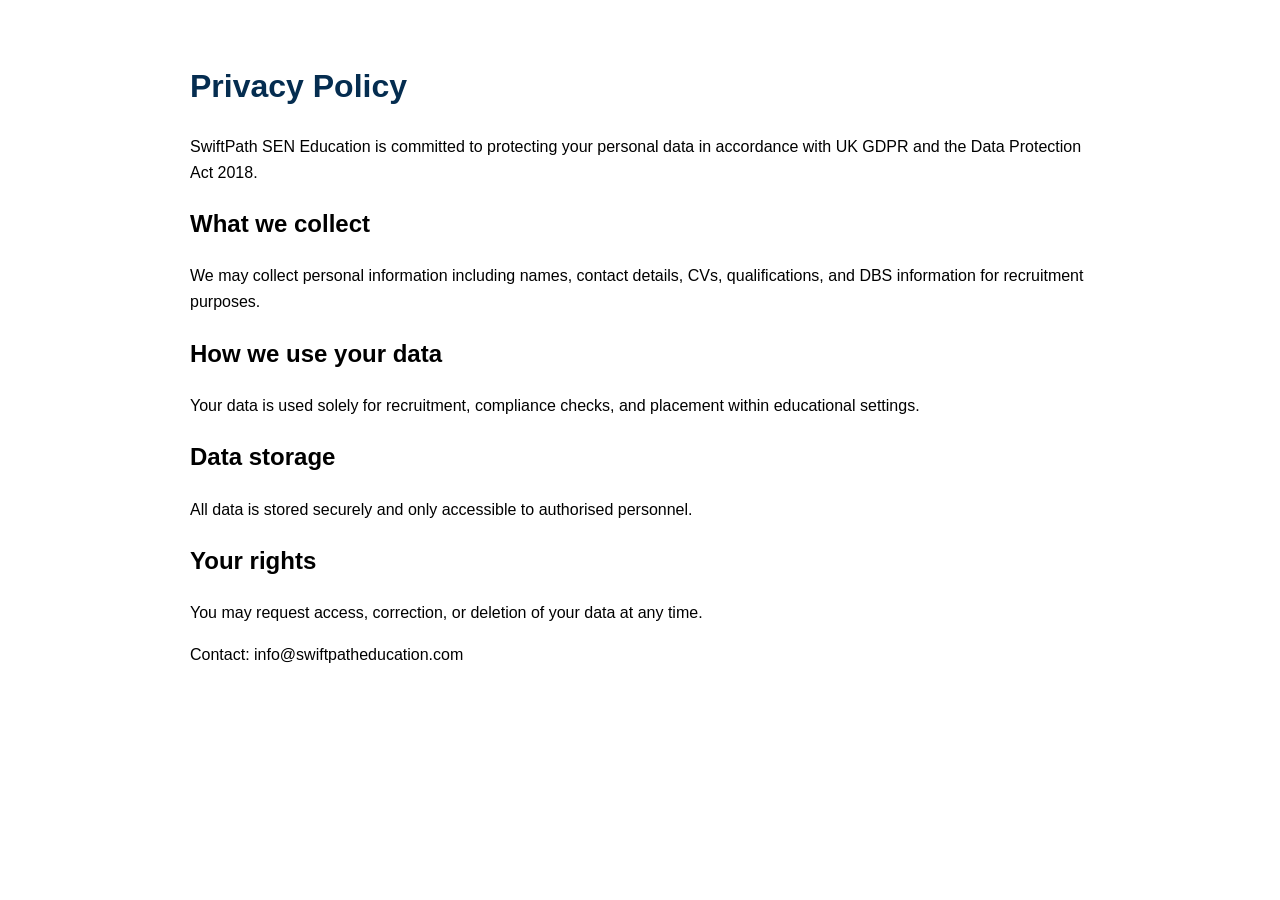
==== privacy.html @ cfd46a0a "Add website files" ====
<!doctype html>
<html>
  <head>
    <title>Privacy Policy | SwiftPath SEN Education</title>
    <style>
      body {
        font-family: Arial;
        padding: 40px;
        max-width: 900px;
        margin: auto;
        line-height: 1.6;
      }
      h1 {
        color: #052d50;
      }
    </style>
  </head>
  <body>
    <h1>Privacy Policy</h1>

    <p>
      SwiftPath SEN Education is committed to protecting your personal data in
      accordance with UK GDPR and the Data Protection Act 2018.
    </p>

    <h2>What we collect</h2>
    <p>
      We may collect personal information including names, contact details, CVs,
      qualifications, and DBS information for recruitment purposes.
    </p>

    <h2>How we use your data</h2>
    <p>
      Your data is used solely for recruitment, compliance checks, and placement
      within educational settings.
    </p>

    <h2>Data storage</h2>
    <p>
      All data is stored securely and only accessible to authorised personnel.
    </p>

    <h2>Your rights</h2>
    <p>
      You may request access, correction, or deletion of your data at any time.
    </p>

    <p>Contact: info@swiftpatheducation.com</p>
  </body>
</html>
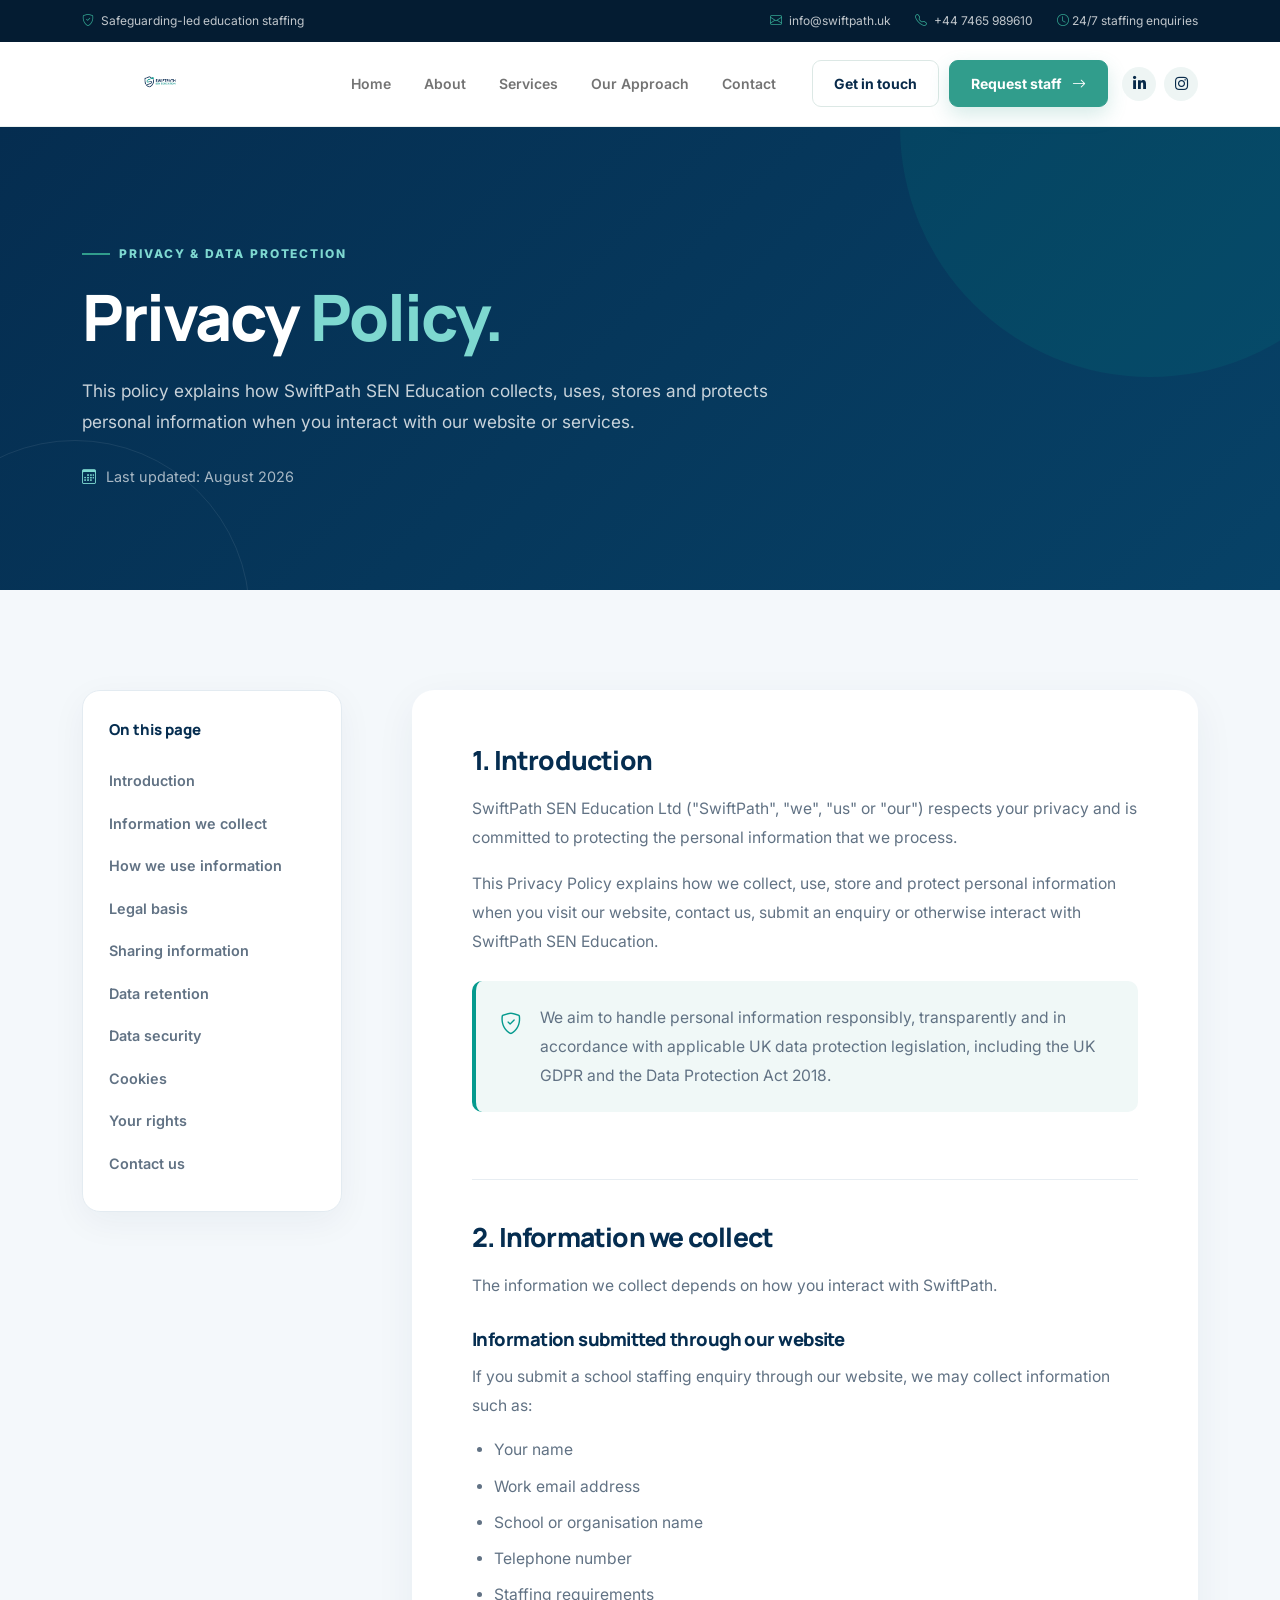
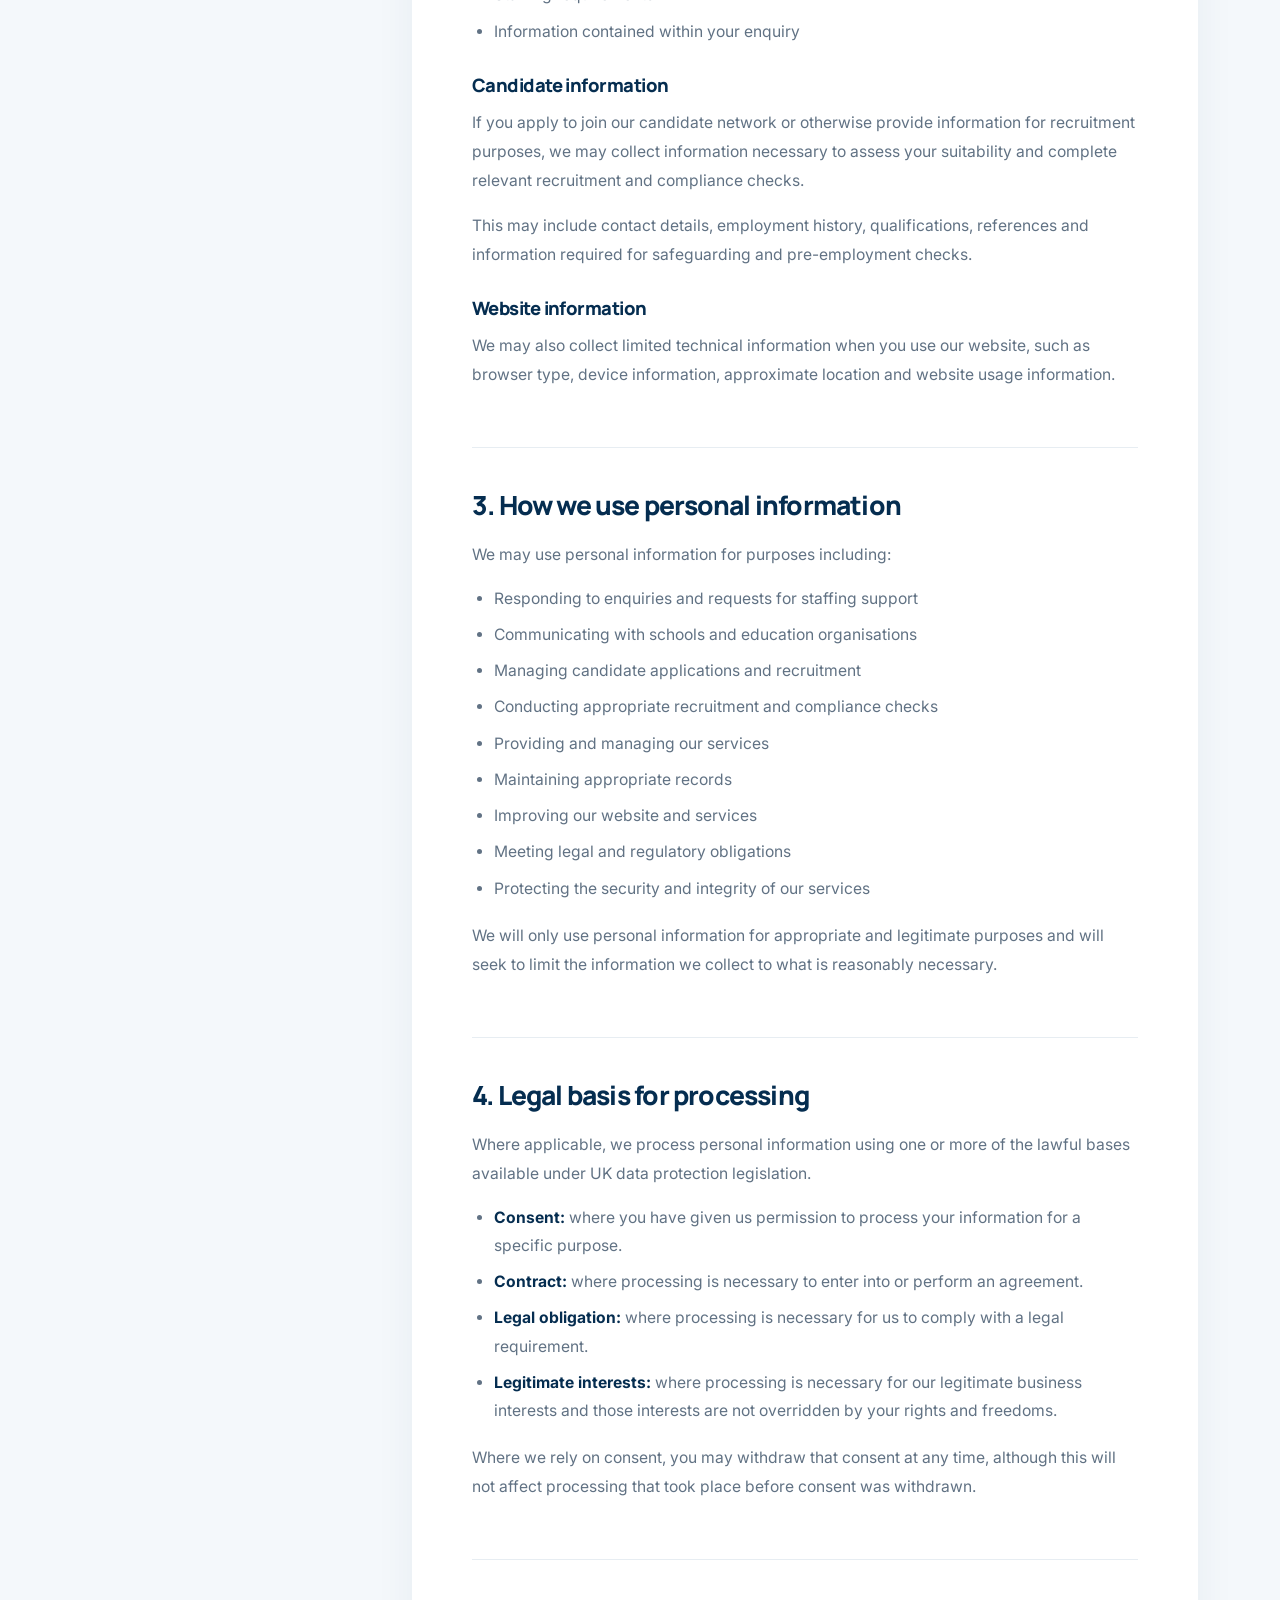
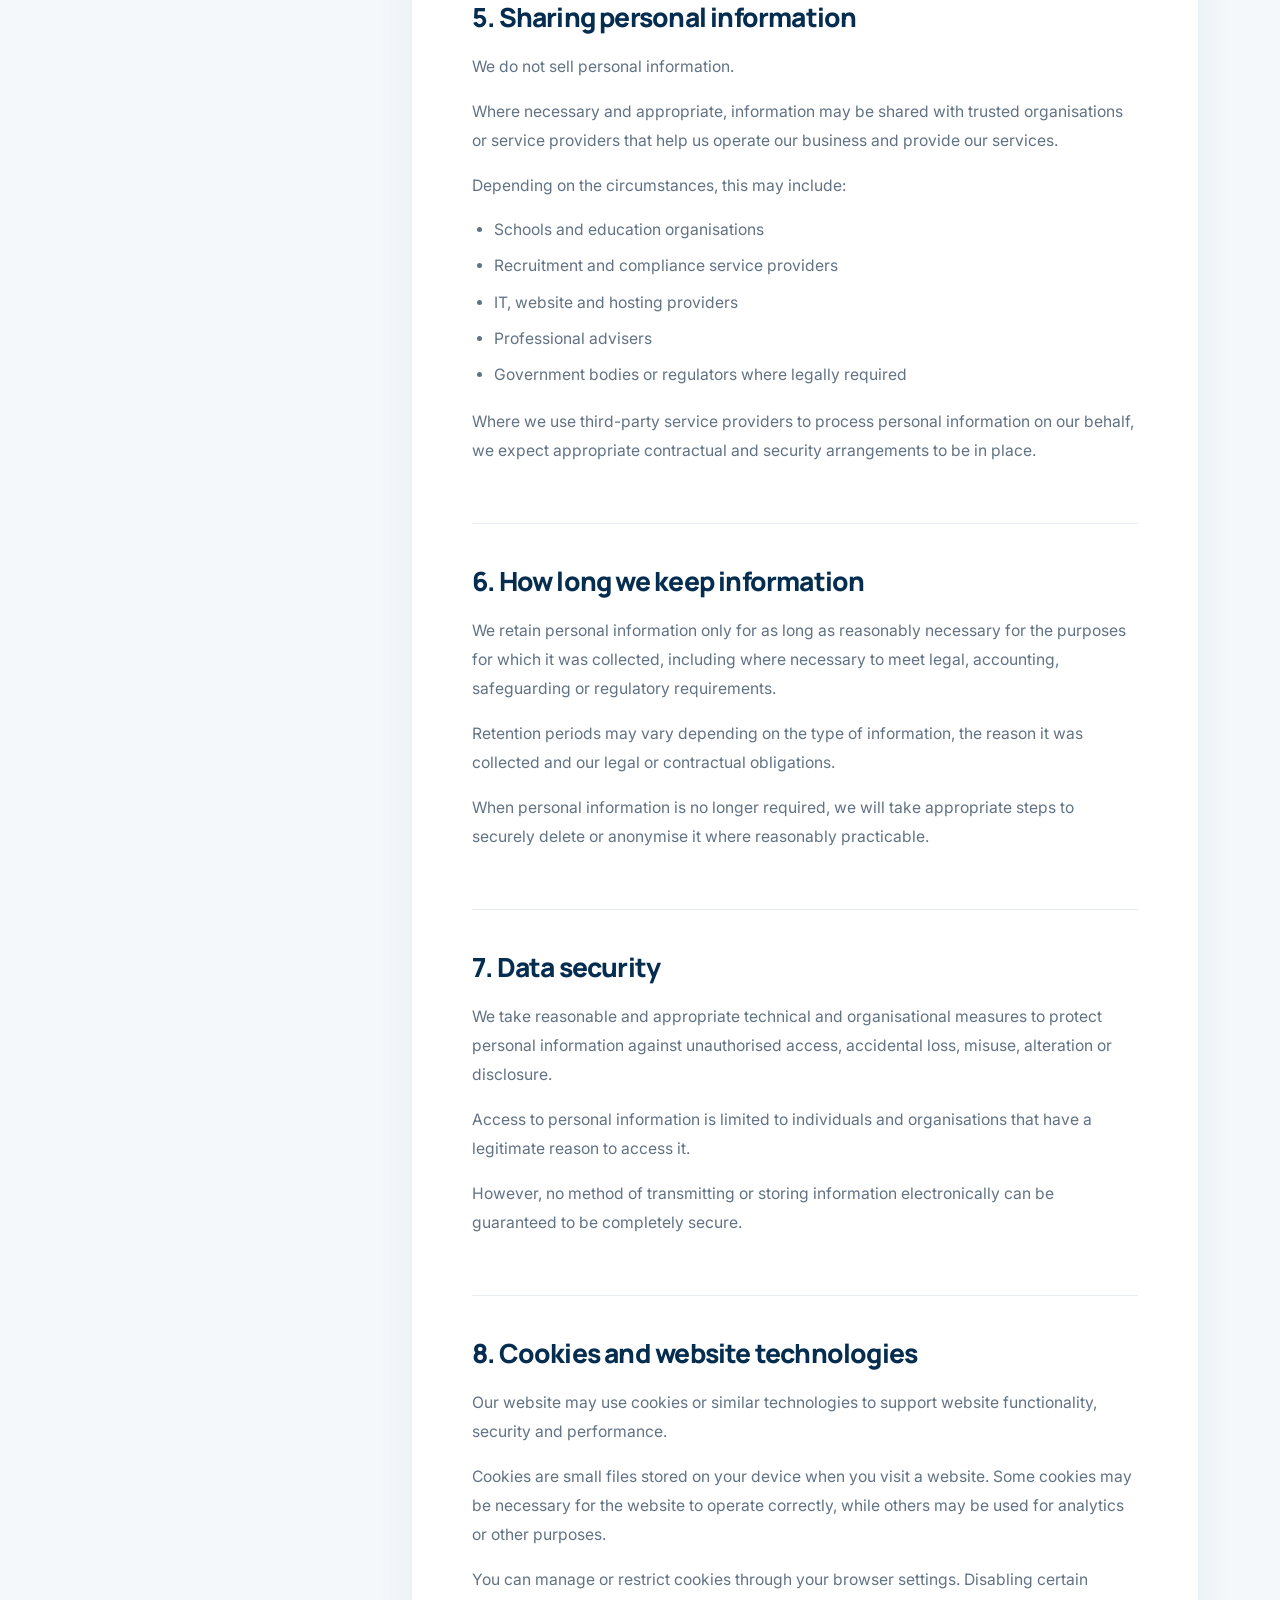
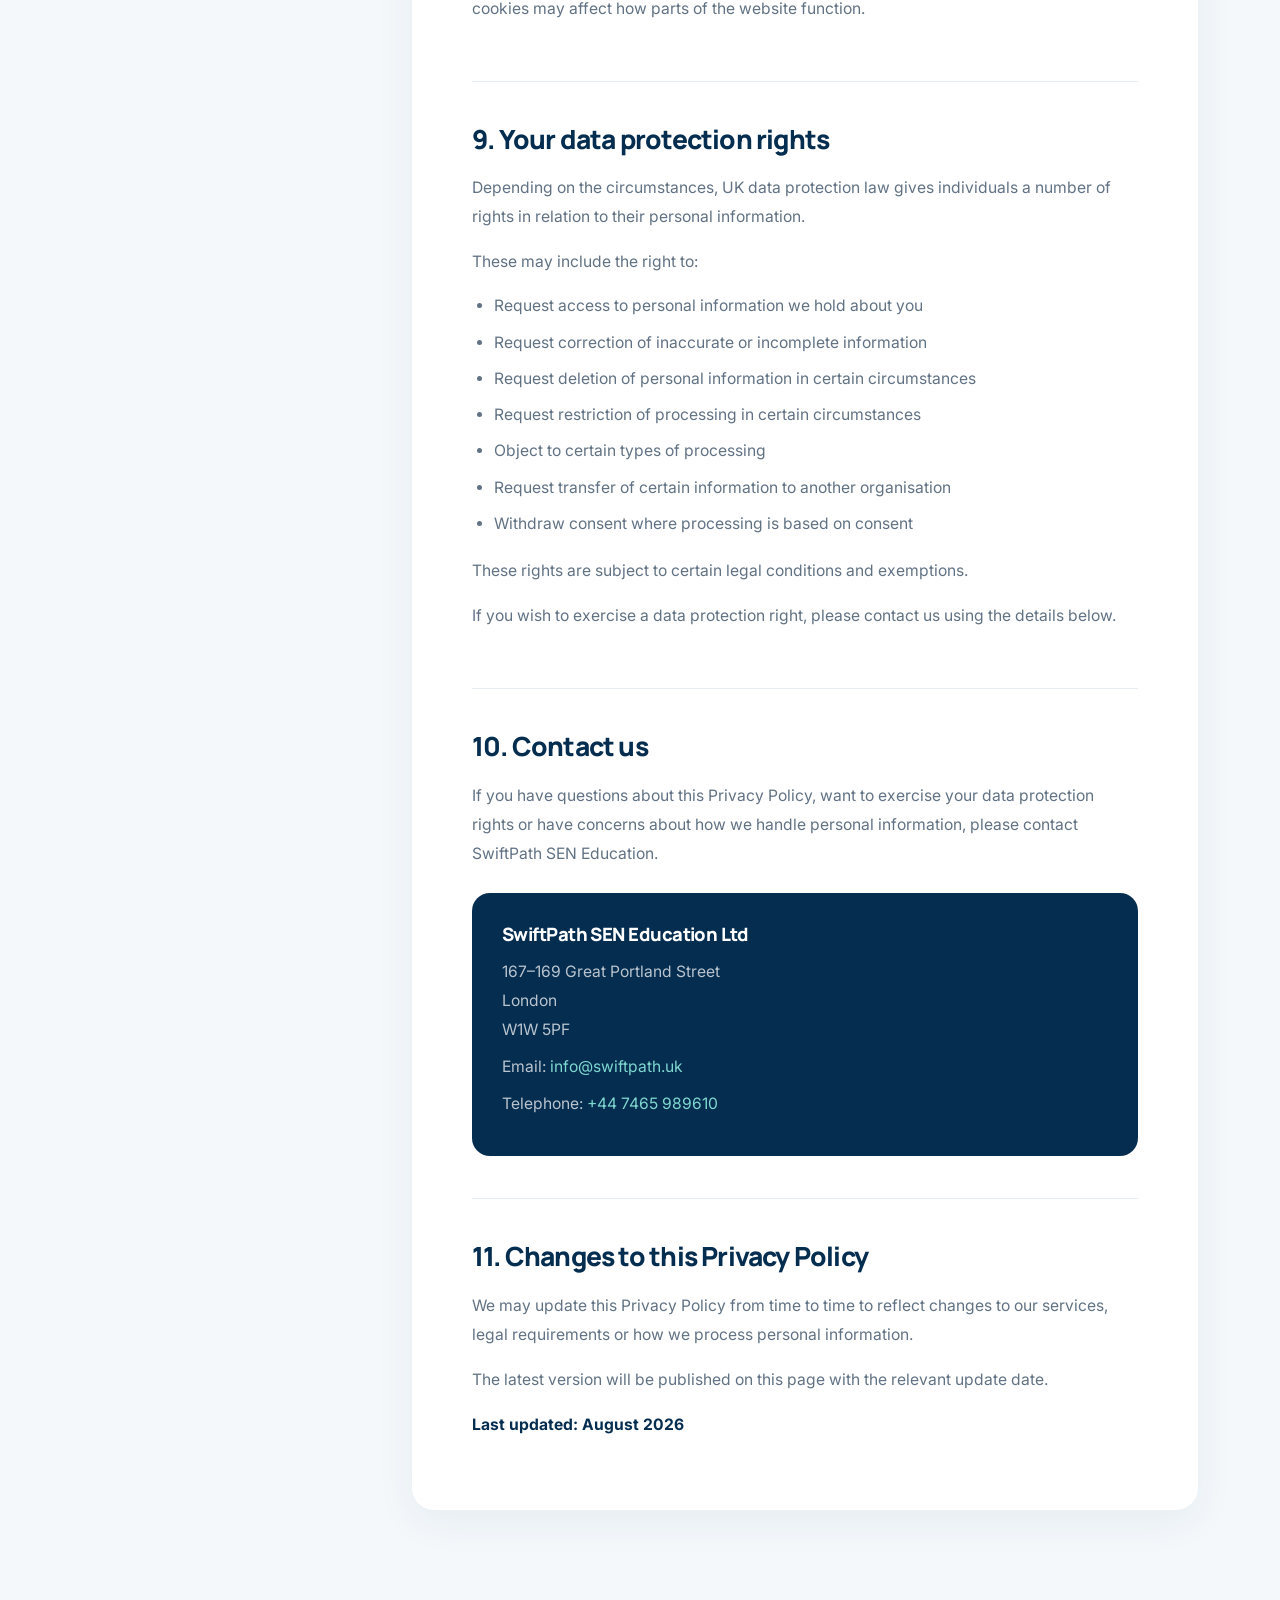
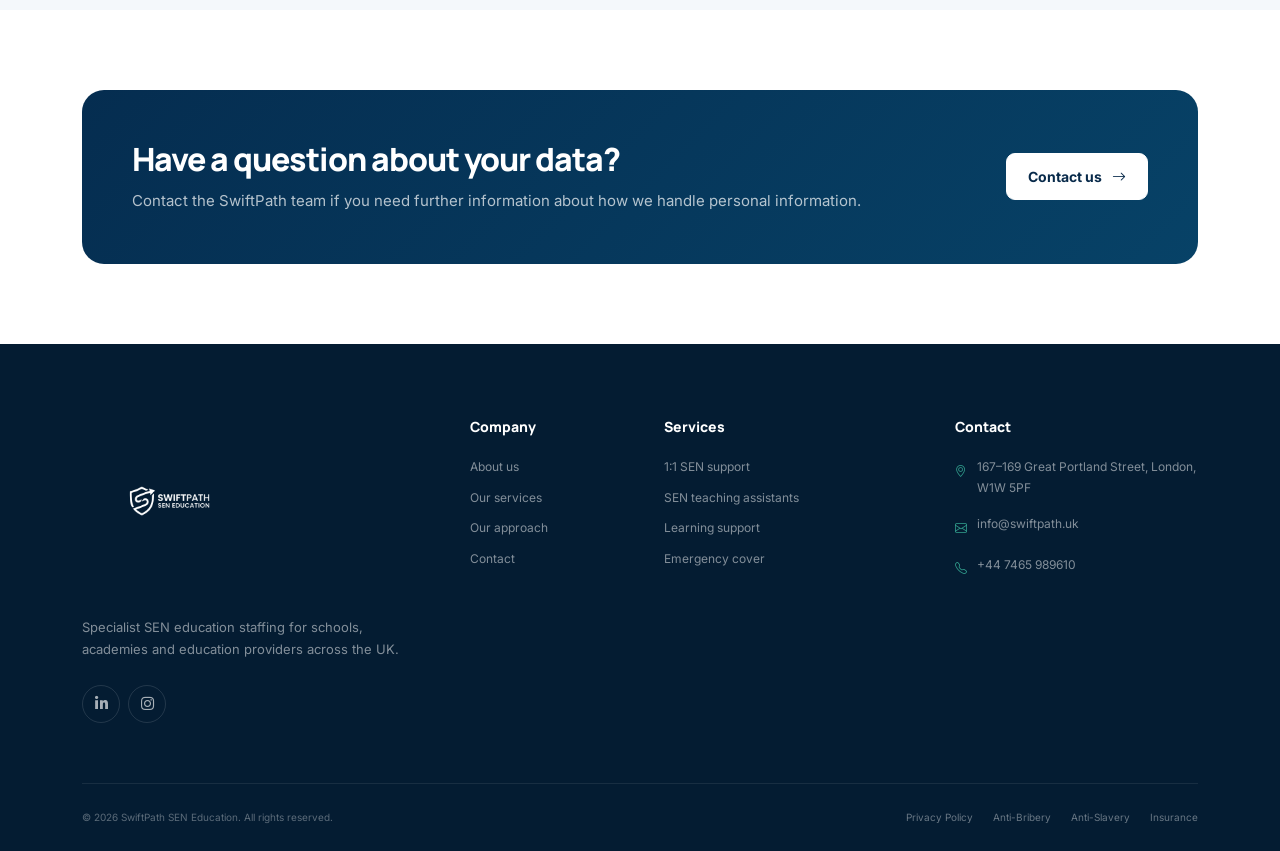
==== commit 9156a13e: "revamp" ====
--- a/privacy.html
+++ b/privacy.html
@@ -1,50 +1,1076 @@
 <!doctype html>
-<html>
+<html lang="en">
   <head>
+    <meta charset="utf-8" />
+
     <title>Privacy Policy | SwiftPath SEN Education</title>
+
+    <meta
+      name="description"
+      content="Privacy Policy for SwiftPath SEN Education, explaining how we collect, use, protect and manage personal information." />
+
+    <meta name="viewport" content="width=device-width, initial-scale=1.0" />
+
+    <!-- Favicon -->
+    <link href="img/favicon.ico" rel="icon" />
+
+    <!-- Google Fonts -->
+    <link rel="preconnect" href="https://fonts.googleapis.com" />
+    <link rel="preconnect" href="https://fonts.gstatic.com" crossorigin />
+
+    <link
+      href="https://fonts.googleapis.com/css2?family=Inter:wght@400;500;600;700&family=Manrope:wght@600;700;800&display=swap"
+      rel="stylesheet" />
+
+    <!-- Font Awesome -->
+    <link
+      href="https://cdnjs.cloudflare.com/ajax/libs/font-awesome/5.15.4/css/all.min.css"
+      rel="stylesheet" />
+
+    <!-- Bootstrap Icons -->
+    <link
+      href="https://cdn.jsdelivr.net/npm/bootstrap-icons@1.11.3/font/bootstrap-icons.css"
+      rel="stylesheet" />
+
+    <!-- Bootstrap -->
+    <link href="css/bootstrap.min.css" rel="stylesheet" />
+
+    <!-- Animate -->
+    <link href="lib/animate/animate.min.css" rel="stylesheet" />
+
+    <!-- Main Stylesheet -->
+    <link href="css/style.css" rel="stylesheet" />
+
     <style>
-      body {
-        font-family: Arial;
-        padding: 40px;
-        max-width: 900px;
-        margin: auto;
-        line-height: 1.6;
-      }
-      h1 {
+      /* =========================================================
+         PRIVACY PAGE
+      ========================================================== */
+
+      .legal-hero {
+        position: relative;
+        padding: 110px 0 100px;
+        background: linear-gradient(135deg, #052d50 0%, #074267 100%);
+        overflow: hidden;
+      }
+
+      .legal-hero::before {
+        content: "";
+        position: absolute;
+        width: 500px;
+        height: 500px;
+        border-radius: 50%;
+        background: rgba(5, 154, 142, 0.12);
+        top: -250px;
+        right: -120px;
+      }
+
+      .legal-hero::after {
+        content: "";
+        position: absolute;
+        width: 350px;
+        height: 350px;
+        border-radius: 50%;
+        border: 1px solid rgba(255, 255, 255, 0.08);
+        bottom: -200px;
+        left: -100px;
+      }
+
+      .legal-hero .container {
+        position: relative;
+        z-index: 2;
+      }
+
+      .legal-hero-content {
+        max-width: 800px;
+      }
+
+      .legal-hero .section-label {
+        color: #7ed8d0;
+        margin-bottom: 18px;
+      }
+
+      .legal-hero h1 {
+        color: #fff;
+        font-family: "Manrope", sans-serif;
+        font-size: clamp(2.5rem, 5vw, 4.2rem);
+        font-weight: 800;
+        line-height: 1.08;
+        margin-bottom: 24px;
+      }
+
+      .legal-hero h1 span {
+        color: #7ed8d0;
+      }
+
+      .legal-hero p {
+        color: rgba(255, 255, 255, 0.78);
+        font-size: 1.08rem;
+        line-height: 1.8;
+        max-width: 700px;
+        margin-bottom: 0;
+      }
+
+      .legal-meta {
+        display: flex;
+        align-items: center;
+        gap: 10px;
+        margin-top: 28px;
+        color: rgba(255, 255, 255, 0.65);
+        font-size: 0.9rem;
+      }
+
+      .legal-meta i {
+        color: #7ed8d0;
+      }
+
+      .privacy-section {
+        padding: 100px 0;
+        background: #f4f8fb;
+      }
+
+      .privacy-layout {
+        display: grid;
+        grid-template-columns: 260px minmax(0, 1fr);
+        gap: 70px;
+        align-items: start;
+      }
+
+      .privacy-sidebar {
+        position: sticky;
+        top: 110px;
+      }
+
+      .privacy-sidebar-card {
+        background: #fff;
+        border: 1px solid #e3ebf1;
+        border-radius: 18px;
+        padding: 26px;
+        box-shadow: 0 10px 35px rgba(5, 45, 80, 0.05);
+      }
+
+      .privacy-sidebar-title {
+        font-family: "Manrope", sans-serif;
+        font-weight: 800;
         color: #052d50;
+        margin-bottom: 18px;
+      }
+
+      .privacy-sidebar a {
+        display: block;
+        color: #617284;
+        font-size: 0.9rem;
+        font-weight: 600;
+        padding: 9px 0;
+        text-decoration: none;
+        transition: 0.25s ease;
+      }
+
+      .privacy-sidebar a:hover {
+        color: #059a8e;
+        padding-left: 4px;
+      }
+
+      .privacy-content {
+        background: #fff;
+        border-radius: 22px;
+        padding: 55px 60px;
+        box-shadow: 0 12px 40px rgba(5, 45, 80, 0.06);
+      }
+
+      .privacy-content section {
+        scroll-margin-top: 110px;
+        padding-bottom: 42px;
+        margin-bottom: 42px;
+        border-bottom: 1px solid #e7edf2;
+      }
+
+      .privacy-content section:last-child {
+        border-bottom: 0;
+        margin-bottom: 0;
+        padding-bottom: 0;
+      }
+
+      .privacy-content h2 {
+        font-family: "Manrope", sans-serif;
+        color: #052d50;
+        font-size: 1.65rem;
+        font-weight: 800;
+        margin-bottom: 18px;
+      }
+
+      .privacy-content h3 {
+        font-family: "Manrope", sans-serif;
+        color: #052d50;
+        font-size: 1.15rem;
+        font-weight: 800;
+        margin-top: 28px;
+        margin-bottom: 12px;
+      }
+
+      .privacy-content p {
+        color: #617284;
+        font-size: 0.98rem;
+        line-height: 1.85;
+        margin-bottom: 16px;
+      }
+
+      .privacy-content ul {
+        padding-left: 22px;
+        margin-bottom: 18px;
+      }
+
+      .privacy-content li {
+        color: #617284;
+        font-size: 0.98rem;
+        line-height: 1.8;
+        margin-bottom: 8px;
+      }
+
+      .privacy-content strong {
+        color: #052d50;
+      }
+
+      .privacy-highlight {
+        display: flex;
+        gap: 18px;
+        align-items: flex-start;
+        background: #f0f8f7;
+        border-left: 4px solid #059a8e;
+        border-radius: 10px;
+        padding: 22px 24px;
+        margin: 25px 0;
+      }
+
+      .privacy-highlight i {
+        color: #059a8e;
+        font-size: 1.35rem;
+        margin-top: 3px;
+      }
+
+      .privacy-highlight p {
+        margin: 0;
+      }
+
+      .privacy-contact-card {
+        background: #052d50;
+        border-radius: 18px;
+        padding: 30px;
+        margin-top: 25px;
+      }
+
+      .privacy-contact-card h3 {
+        color: #fff;
+        margin-top: 0;
+      }
+
+      .privacy-contact-card p {
+        color: rgba(255, 255, 255, 0.72);
+        margin-bottom: 8px;
+      }
+
+      .privacy-contact-card a {
+        color: #7ed8d0;
+        text-decoration: none;
+      }
+
+      .privacy-contact-card a:hover {
+        color: #fff;
+      }
+
+      .legal-bottom-cta {
+        padding: 80px 0;
+        background: #fff;
+      }
+
+      .legal-bottom-card {
+        background: linear-gradient(135deg, #052d50 0%, #074267 100%);
+        border-radius: 22px;
+        padding: 50px;
+        display: flex;
+        align-items: center;
+        justify-content: space-between;
+        gap: 30px;
+      }
+
+      .legal-bottom-card h2 {
+        color: #fff;
+        font-family: "Manrope", sans-serif;
+        font-weight: 800;
+        margin-bottom: 10px;
+      }
+
+      .legal-bottom-card p {
+        color: rgba(255, 255, 255, 0.7);
+        margin: 0;
+      }
+
+      @media (max-width: 991px) {
+        .privacy-layout {
+          grid-template-columns: 1fr;
+          gap: 35px;
+        }
+
+        .privacy-sidebar {
+          position: static;
+        }
+
+        .privacy-sidebar-card {
+          display: grid;
+          grid-template-columns: repeat(2, 1fr);
+          gap: 0 20px;
+        }
+
+        .privacy-sidebar-title {
+          grid-column: 1 / -1;
+        }
+      }
+
+      @media (max-width: 767px) {
+        .legal-hero {
+          padding: 80px 0 75px;
+        }
+
+        .privacy-section {
+          padding: 65px 0;
+        }
+
+        .privacy-content {
+          padding: 35px 25px;
+        }
+
+        .privacy-sidebar-card {
+          display: block;
+        }
+
+        .legal-bottom-card {
+          padding: 35px 25px;
+          flex-direction: column;
+          align-items: flex-start;
+        }
       }
     </style>
   </head>
+
   <body>
-    <h1>Privacy Policy</h1>
-
-    <p>
-      SwiftPath SEN Education is committed to protecting your personal data in
-      accordance with UK GDPR and the Data Protection Act 2018.
-    </p>
-
-    <h2>What we collect</h2>
-    <p>
-      We may collect personal information including names, contact details, CVs,
-      qualifications, and DBS information for recruitment purposes.
-    </p>
-
-    <h2>How we use your data</h2>
-    <p>
-      Your data is used solely for recruitment, compliance checks, and placement
-      within educational settings.
-    </p>
-
-    <h2>Data storage</h2>
-    <p>
-      All data is stored securely and only accessible to authorised personnel.
-    </p>
-
-    <h2>Your rights</h2>
-    <p>
-      You may request access, correction, or deletion of your data at any time.
-    </p>
-
-    <p>Contact: info@swiftpatheducation.com</p>
+    <!-- =========================================================
+         PAGE LOADER
+    ========================================================== -->
+
+    <div id="spinner">
+      <div class="spinner-ring"></div>
+    </div>
+
+    <!-- =========================================================
+         TOP BAR
+    ========================================================== -->
+
+    <div class="topbar">
+      <div class="container">
+        <div class="topbar-inner">
+          <div class="topbar-left">
+            <span>
+              <i class="bi bi-shield-check"></i>
+              Safeguarding-led education staffing
+            </span>
+          </div>
+
+          <div class="topbar-right">
+            <a href="mailto:info@swiftpath.uk">
+              <i class="bi bi-envelope"></i>
+              info@swiftpath.uk
+            </a>
+
+            <a href="tel:+447465989610">
+              <i class="bi bi-telephone"></i>
+              +44 7465 989610
+            </a>
+
+            <span>
+              <i class="bi bi-clock"></i>
+              24/7 staffing enquiries
+            </span>
+          </div>
+        </div>
+      </div>
+    </div>
+
+    <!-- =========================================================
+         NAVBAR
+    ========================================================== -->
+
+    <nav class="navbar navbar-expand-lg navbar-light sticky-top main-navbar">
+      <div class="container">
+        <a href="index.html" class="navbar-brand d-flex align-items-center">
+          <img
+            src="img/education-logo.png"
+            class="brand-logo"
+            alt="SwiftPath SEN Education" />
+        </a>
+
+        <button
+          type="button"
+          class="navbar-toggler"
+          data-bs-toggle="collapse"
+          data-bs-target="#navbarCollapse"
+          aria-controls="navbarCollapse"
+          aria-expanded="false"
+          aria-label="Toggle navigation">
+          <span class="navbar-toggler-icon"></span>
+        </button>
+
+        <div class="collapse navbar-collapse" id="navbarCollapse">
+          <div class="navbar-nav ms-auto align-items-lg-center">
+            <a href="index.html" class="nav-link"> Home </a>
+
+            <a href="about.html" class="nav-link"> About </a>
+
+            <a href="service.html" class="nav-link"> Services </a>
+
+            <a href="feature.html" class="nav-link"> Our Approach </a>
+
+            <a href="contact.html" class="nav-link"> Contact </a>
+          </div>
+
+          <div class="navbar-actions">
+            <a href="contact.html" class="btn btn-outline-brand">
+              Get in touch
+            </a>
+
+            <a href="contact.html#enquiry" class="btn btn-brand">
+              Request staff
+              <i class="bi bi-arrow-right"></i>
+            </a>
+          </div>
+
+          <div class="navbar-social">
+            <a
+              href="https://www.linkedin.com/company/swiftpath-protection"
+              target="_blank"
+              rel="noopener"
+              aria-label="LinkedIn">
+              <i class="fab fa-linkedin-in"></i>
+            </a>
+
+            <a
+              href="https://www.instagram.com/swiftpathp/"
+              target="_blank"
+              rel="noopener"
+              aria-label="Instagram">
+              <i class="fab fa-instagram"></i>
+            </a>
+          </div>
+        </div>
+      </div>
+    </nav>
+
+    <!-- =========================================================
+         HERO
+    ========================================================== -->
+
+    <section class="legal-hero">
+      <div class="container">
+        <div class="legal-hero-content wow fadeInUp">
+          <div class="section-label">PRIVACY & DATA PROTECTION</div>
+
+          <h1>
+            Privacy
+            <span>Policy.</span>
+          </h1>
+
+          <p>
+            This policy explains how SwiftPath SEN Education collects, uses,
+            stores and protects personal information when you interact with our
+            website or services.
+          </p>
+
+          <div class="legal-meta">
+            <i class="bi bi-calendar3"></i>
+            <span>Last updated: August 2026</span>
+          </div>
+        </div>
+      </div>
+    </section>
+
+    <!-- =========================================================
+         PRIVACY CONTENT
+    ========================================================== -->
+
+    <section class="privacy-section">
+      <div class="container">
+        <div class="privacy-layout">
+          <!-- SIDEBAR -->
+
+          <aside class="privacy-sidebar">
+            <div class="privacy-sidebar-card">
+              <div class="privacy-sidebar-title">On this page</div>
+
+              <a href="#introduction"> Introduction </a>
+
+              <a href="#information"> Information we collect </a>
+
+              <a href="#use"> How we use information </a>
+
+              <a href="#legal-basis"> Legal basis </a>
+
+              <a href="#sharing"> Sharing information </a>
+
+              <a href="#retention"> Data retention </a>
+
+              <a href="#security"> Data security </a>
+
+              <a href="#cookies"> Cookies </a>
+
+              <a href="#rights"> Your rights </a>
+
+              <a href="#contact"> Contact us </a>
+            </div>
+          </aside>
+
+          <!-- MAIN CONTENT -->
+
+          <main class="privacy-content">
+            <!-- INTRODUCTION -->
+
+            <section id="introduction">
+              <h2>1. Introduction</h2>
+
+              <p>
+                SwiftPath SEN Education Ltd ("SwiftPath", "we", "us" or "our")
+                respects your privacy and is committed to protecting the
+                personal information that we process.
+              </p>
+
+              <p>
+                This Privacy Policy explains how we collect, use, store and
+                protect personal information when you visit our website, contact
+                us, submit an enquiry or otherwise interact with SwiftPath SEN
+                Education.
+              </p>
+
+              <div class="privacy-highlight">
+                <i class="bi bi-shield-check"></i>
+
+                <p>
+                  We aim to handle personal information responsibly,
+                  transparently and in accordance with applicable UK data
+                  protection legislation, including the UK GDPR and the Data
+                  Protection Act 2018.
+                </p>
+              </div>
+            </section>
+
+            <!-- INFORMATION -->
+
+            <section id="information">
+              <h2>2. Information we collect</h2>
+
+              <p>
+                The information we collect depends on how you interact with
+                SwiftPath.
+              </p>
+
+              <h3>Information submitted through our website</h3>
+
+              <p>
+                If you submit a school staffing enquiry through our website, we
+                may collect information such as:
+              </p>
+
+              <ul>
+                <li>Your name</li>
+                <li>Work email address</li>
+                <li>School or organisation name</li>
+                <li>Telephone number</li>
+                <li>Staffing requirements</li>
+                <li>Information contained within your enquiry</li>
+              </ul>
+
+              <h3>Candidate information</h3>
+
+              <p>
+                If you apply to join our candidate network or otherwise provide
+                information for recruitment purposes, we may collect information
+                necessary to assess your suitability and complete relevant
+                recruitment and compliance checks.
+              </p>
+
+              <p>
+                This may include contact details, employment history,
+                qualifications, references and information required for
+                safeguarding and pre-employment checks.
+              </p>
+
+              <h3>Website information</h3>
+
+              <p>
+                We may also collect limited technical information when you use
+                our website, such as browser type, device information,
+                approximate location and website usage information.
+              </p>
+            </section>
+
+            <!-- USE -->
+
+            <section id="use">
+              <h2>3. How we use personal information</h2>
+
+              <p>We may use personal information for purposes including:</p>
+
+              <ul>
+                <li>
+                  Responding to enquiries and requests for staffing support
+                </li>
+                <li>Communicating with schools and education organisations</li>
+                <li>Managing candidate applications and recruitment</li>
+                <li>
+                  Conducting appropriate recruitment and compliance checks
+                </li>
+                <li>Providing and managing our services</li>
+                <li>Maintaining appropriate records</li>
+                <li>Improving our website and services</li>
+                <li>Meeting legal and regulatory obligations</li>
+                <li>Protecting the security and integrity of our services</li>
+              </ul>
+
+              <p>
+                We will only use personal information for appropriate and
+                legitimate purposes and will seek to limit the information we
+                collect to what is reasonably necessary.
+              </p>
+            </section>
+
+            <!-- LEGAL BASIS -->
+
+            <section id="legal-basis">
+              <h2>4. Legal basis for processing</h2>
+
+              <p>
+                Where applicable, we process personal information using one or
+                more of the lawful bases available under UK data protection
+                legislation.
+              </p>
+
+              <ul>
+                <li>
+                  <strong>Consent:</strong> where you have given us permission
+                  to process your information for a specific purpose.
+                </li>
+
+                <li>
+                  <strong>Contract:</strong> where processing is necessary to
+                  enter into or perform an agreement.
+                </li>
+
+                <li>
+                  <strong>Legal obligation:</strong> where processing is
+                  necessary for us to comply with a legal requirement.
+                </li>
+
+                <li>
+                  <strong>Legitimate interests:</strong> where processing is
+                  necessary for our legitimate business interests and those
+                  interests are not overridden by your rights and freedoms.
+                </li>
+              </ul>
+
+              <p>
+                Where we rely on consent, you may withdraw that consent at any
+                time, although this will not affect processing that took place
+                before consent was withdrawn.
+              </p>
+            </section>
+
+            <!-- SHARING -->
+
+            <section id="sharing">
+              <h2>5. Sharing personal information</h2>
+
+              <p>We do not sell personal information.</p>
+
+              <p>
+                Where necessary and appropriate, information may be shared with
+                trusted organisations or service providers that help us operate
+                our business and provide our services.
+              </p>
+
+              <p>Depending on the circumstances, this may include:</p>
+
+              <ul>
+                <li>Schools and education organisations</li>
+                <li>Recruitment and compliance service providers</li>
+                <li>IT, website and hosting providers</li>
+                <li>Professional advisers</li>
+                <li>Government bodies or regulators where legally required</li>
+              </ul>
+
+              <p>
+                Where we use third-party service providers to process personal
+                information on our behalf, we expect appropriate contractual and
+                security arrangements to be in place.
+              </p>
+            </section>
+
+            <!-- RETENTION -->
+
+            <section id="retention">
+              <h2>6. How long we keep information</h2>
+
+              <p>
+                We retain personal information only for as long as reasonably
+                necessary for the purposes for which it was collected, including
+                where necessary to meet legal, accounting, safeguarding or
+                regulatory requirements.
+              </p>
+
+              <p>
+                Retention periods may vary depending on the type of information,
+                the reason it was collected and our legal or contractual
+                obligations.
+              </p>
+
+              <p>
+                When personal information is no longer required, we will take
+                appropriate steps to securely delete or anonymise it where
+                reasonably practicable.
+              </p>
+            </section>
+
+            <!-- SECURITY -->
+
+            <section id="security">
+              <h2>7. Data security</h2>
+
+              <p>
+                We take reasonable and appropriate technical and organisational
+                measures to protect personal information against unauthorised
+                access, accidental loss, misuse, alteration or disclosure.
+              </p>
+
+              <p>
+                Access to personal information is limited to individuals and
+                organisations that have a legitimate reason to access it.
+              </p>
+
+              <p>
+                However, no method of transmitting or storing information
+                electronically can be guaranteed to be completely secure.
+              </p>
+            </section>
+
+            <!-- COOKIES -->
+
+            <section id="cookies">
+              <h2>8. Cookies and website technologies</h2>
+
+              <p>
+                Our website may use cookies or similar technologies to support
+                website functionality, security and performance.
+              </p>
+
+              <p>
+                Cookies are small files stored on your device when you visit a
+                website. Some cookies may be necessary for the website to
+                operate correctly, while others may be used for analytics or
+                other purposes.
+              </p>
+
+              <p>
+                You can manage or restrict cookies through your browser
+                settings. Disabling certain cookies may affect how parts of the
+                website function.
+              </p>
+            </section>
+
+            <!-- RIGHTS -->
+
+            <section id="rights">
+              <h2>9. Your data protection rights</h2>
+
+              <p>
+                Depending on the circumstances, UK data protection law gives
+                individuals a number of rights in relation to their personal
+                information.
+              </p>
+
+              <p>These may include the right to:</p>
+
+              <ul>
+                <li>
+                  Request access to personal information we hold about you
+                </li>
+                <li>
+                  Request correction of inaccurate or incomplete information
+                </li>
+                <li>
+                  Request deletion of personal information in certain
+                  circumstances
+                </li>
+                <li>
+                  Request restriction of processing in certain circumstances
+                </li>
+                <li>Object to certain types of processing</li>
+                <li>
+                  Request transfer of certain information to another
+                  organisation
+                </li>
+                <li>Withdraw consent where processing is based on consent</li>
+              </ul>
+
+              <p>
+                These rights are subject to certain legal conditions and
+                exemptions.
+              </p>
+
+              <p>
+                If you wish to exercise a data protection right, please contact
+                us using the details below.
+              </p>
+            </section>
+
+            <!-- CONTACT -->
+
+            <section id="contact">
+              <h2>10. Contact us</h2>
+
+              <p>
+                If you have questions about this Privacy Policy, want to
+                exercise your data protection rights or have concerns about how
+                we handle personal information, please contact SwiftPath SEN
+                Education.
+              </p>
+
+              <div class="privacy-contact-card">
+                <h3>SwiftPath SEN Education Ltd</h3>
+
+                <p>
+                  167–169 Great Portland Street<br />
+                  London<br />
+                  W1W 5PF
+                </p>
+
+                <p>
+                  Email:
+                  <a href="mailto:info@swiftpath.uk"> info@swiftpath.uk </a>
+                </p>
+
+                <p>
+                  Telephone:
+                  <a href="tel:+447465989610"> +44 7465 989610 </a>
+                </p>
+              </div>
+            </section>
+
+            <!-- CHANGES -->
+
+            <section>
+              <h2>11. Changes to this Privacy Policy</h2>
+
+              <p>
+                We may update this Privacy Policy from time to time to reflect
+                changes to our services, legal requirements or how we process
+                personal information.
+              </p>
+
+              <p>
+                The latest version will be published on this page with the
+                relevant update date.
+              </p>
+
+              <p>
+                <strong> Last updated: August 2026 </strong>
+              </p>
+            </section>
+          </main>
+        </div>
+      </div>
+    </section>
+
+    <!-- =========================================================
+         CTA
+    ========================================================== -->
+
+    <section class="legal-bottom-cta">
+      <div class="container">
+        <div class="legal-bottom-card">
+          <div>
+            <h2>Have a question about your data?</h2>
+
+            <p>
+              Contact the SwiftPath team if you need further information about
+              how we handle personal information.
+            </p>
+          </div>
+
+          <a href="contact.html" class="btn btn-light-brand btn-lg">
+            Contact us
+            <i class="bi bi-arrow-right"></i>
+          </a>
+        </div>
+      </div>
+    </section>
+
+    <!-- =========================================================
+         FOOTER
+    ========================================================== -->
+
+    <footer class="footer">
+      <div class="container">
+        <div class="row g-5">
+          <div class="col-lg-4">
+            <img
+              src="img/education-logo.png"
+              class="footer-logo"
+              alt="SwiftPath SEN Education" />
+
+            <p class="footer-description">
+              Specialist SEN education staffing for schools, academies and
+              education providers across the UK.
+            </p>
+
+            <div class="footer-social">
+              <a
+                href="https://www.linkedin.com/company/swiftpath-protection"
+                target="_blank"
+                rel="noopener"
+                aria-label="LinkedIn">
+                <i class="fab fa-linkedin-in"></i>
+              </a>
+
+              <a
+                href="https://www.instagram.com/swiftpathp/"
+                target="_blank"
+                rel="noopener"
+                aria-label="Instagram">
+                <i class="fab fa-instagram"></i>
+              </a>
+            </div>
+          </div>
+
+          <div class="col-sm-6 col-lg-2">
+            <h4>Company</h4>
+
+            <a href="about.html"> About us </a>
+
+            <a href="service.html"> Our services </a>
+
+            <a href="feature.html"> Our approach </a>
+
+            <a href="contact.html"> Contact </a>
+          </div>
+
+          <div class="col-sm-6 col-lg-3">
+            <h4>Services</h4>
+
+            <a href="service.html"> 1:1 SEN support </a>
+
+            <a href="service.html"> SEN teaching assistants </a>
+
+            <a href="service.html"> Learning support </a>
+
+            <a href="service.html"> Emergency cover </a>
+          </div>
+
+          <div class="col-lg-3">
+            <h4>Contact</h4>
+
+            <p class="footer-contact">
+              <i class="bi bi-geo-alt"></i>
+
+              167–169 Great Portland Street, London, W1W 5PF
+            </p>
+
+            <p class="footer-contact">
+              <i class="bi bi-envelope"></i>
+
+              <a href="mailto:info@swiftpath.uk"> info@swiftpath.uk </a>
+            </p>
+
+            <p class="footer-contact">
+              <i class="bi bi-telephone"></i>
+
+              <a href="tel:+447465989610"> +44 7465 989610 </a>
+            </p>
+          </div>
+        </div>
+
+        <div class="footer-bottom">
+          <div>© 2026 SwiftPath SEN Education. All rights reserved.</div>
+
+          <div class="footer-legal">
+            <a href="Privacy.html"> Privacy Policy </a>
+
+            <a href="Assets/Anti-Bribery-Policy.pdf"> Anti-Bribery </a>
+
+            <a href="Assets/Anti-Slavery-Policy.pdf"> Anti-Slavery </a>
+
+            <a href="Assets/Insurance.pdf"> Insurance </a>
+          </div>
+        </div>
+      </div>
+    </footer>
+
+    <!-- =========================================================
+         BACK TO TOP
+    ========================================================== -->
+
+    <a href="#" class="back-to-top">
+      <i class="bi bi-arrow-up"></i>
+    </a>
+
+    <!-- =========================================================
+         JAVASCRIPT
+    ========================================================== -->
+
+    <script src="https://code.jquery.com/jquery-3.7.1.min.js"></script>
+
+    <script src="https://cdn.jsdelivr.net/npm/bootstrap@5.3.3/dist/js/bootstrap.bundle.min.js"></script>
+
+    <script src="lib/wow/wow.min.js"></script>
+
+    <script src="js/main.js"></script>
+
+    <script>
+      if (typeof WOW !== "undefined") {
+        new WOW().init();
+      }
+
+      /* Back to top */
+
+      const backToTop = document.querySelector(".back-to-top");
+
+      window.addEventListener("scroll", function () {
+        if (window.scrollY > 400) {
+          backToTop.classList.add("show");
+        } else {
+          backToTop.classList.remove("show");
+        }
+      });
+
+      /* Smooth scrolling */
+
+      document.querySelectorAll('a[href^="#"]').forEach((anchor) => {
+        anchor.addEventListener("click", function (e) {
+          const target = document.querySelector(this.getAttribute("href"));
+
+          if (!target) return;
+
+          e.preventDefault();
+
+          target.scrollIntoView({
+            behavior: "smooth",
+          });
+        });
+      });
+
+      /* Remove loading screen */
+
+      window.addEventListener("load", function () {
+        const spinner = document.getElementById("spinner");
+
+        if (spinner) {
+          spinner.classList.add("hide");
+        }
+      });
+    </script>
   </body>
 </html>
--- a/css/style.css
+++ b/css/style.css
@@ -0,0 +1,2506 @@
+/* ============================================================
+   SWIFTPATH SEN EDUCATION
+   GLOBAL DESIGN SYSTEM
+============================================================ */
+
+:root {
+  /* ----------------------------------------------------------
+     BRAND COLOURS
+  ---------------------------------------------------------- */
+
+  --sp-navy: #082a4a;
+  --sp-navy-dark: #041c32;
+  --sp-navy-soft: #0d3b63;
+
+  --sp-teal: #319d8c;
+  --sp-teal-dark: #247a6d;
+  --sp-teal-light: #e5f4f1;
+
+  --sp-blue: #35b0e9;
+  --sp-blue-light: #e9f7fd;
+
+  /* ----------------------------------------------------------
+     BACKGROUNDS
+  ---------------------------------------------------------- */
+
+  --sp-white: #ffffff;
+  --sp-cream: #f7faf9;
+  --sp-light: #eef5f4;
+  --sp-light-blue: #f4f9fc;
+
+  /* ----------------------------------------------------------
+     TEXT
+  ---------------------------------------------------------- */
+
+  --sp-text: #183247;
+  --sp-text-dark: #0c2437;
+  --sp-muted: #667887;
+  --sp-muted-light: #9aabb7;
+
+  /* ----------------------------------------------------------
+     BORDERS
+  ---------------------------------------------------------- */
+
+  --sp-border: #dce8e5;
+  --sp-border-light: #eaf1ef;
+
+  /* ----------------------------------------------------------
+     SHADOWS
+  ---------------------------------------------------------- */
+
+  --sp-shadow-sm: 0 4px 20px rgba(8, 42, 74, 0.06);
+
+  --sp-shadow: 0 15px 45px rgba(8, 42, 74, 0.1);
+
+  --sp-shadow-lg: 0 25px 70px rgba(8, 42, 74, 0.15);
+
+  /* ----------------------------------------------------------
+     RADIUS
+  ---------------------------------------------------------- */
+
+  --sp-radius-sm: 10px;
+  --sp-radius: 18px;
+  --sp-radius-lg: 28px;
+
+  /* ----------------------------------------------------------
+     TRANSITIONS
+  ---------------------------------------------------------- */
+
+  --sp-transition: all 0.3s ease;
+
+  /* ----------------------------------------------------------
+     TYPOGRAPHY
+  ---------------------------------------------------------- */
+
+  --sp-heading-font: "Manrope", sans-serif;
+  --sp-body-font: "Inter", sans-serif;
+}
+
+/* ============================================================
+   RESET
+============================================================ */
+
+* {
+  box-sizing: border-box;
+}
+
+html {
+  scroll-behavior: smooth;
+}
+
+body {
+  margin: 0;
+
+  font-family: var(--sp-body-font);
+
+  color: var(--sp-text);
+
+  background: var(--sp-white);
+
+  font-size: 15px;
+
+  line-height: 1.7;
+
+  -webkit-font-smoothing: antialiased;
+}
+
+img {
+  max-width: 100%;
+}
+
+a {
+  text-decoration: none;
+}
+
+p {
+  color: var(--sp-muted);
+}
+
+/* ============================================================
+   TYPOGRAPHY
+============================================================ */
+
+h1,
+h2,
+h3,
+h4,
+h5,
+h6 {
+  font-family: var(--sp-heading-font);
+
+  color: var(--sp-text-dark);
+
+  font-weight: 800;
+
+  line-height: 1.2;
+}
+
+h1,
+h2,
+h3 {
+  letter-spacing: -0.03em;
+}
+
+.section-content h2,
+.section-heading h2 {
+  font-size: clamp(2rem, 4vw, 3.25rem);
+
+  margin-bottom: 22px;
+}
+
+.section-content h2 span,
+.section-heading h2 span {
+  color: var(--sp-teal);
+}
+
+.section-heading {
+  max-width: 760px;
+
+  margin: 0 auto;
+}
+
+.section-heading p {
+  max-width: 650px;
+
+  margin: 0 auto;
+
+  font-size: 16px;
+}
+
+/* ============================================================
+   SECTION SYSTEM
+============================================================ */
+
+.section {
+  padding: 100px 0;
+}
+
+.section-light {
+  background: var(--sp-cream);
+}
+
+.section-label {
+  display: inline-flex;
+
+  align-items: center;
+
+  gap: 9px;
+
+  margin-bottom: 18px;
+
+  color: var(--sp-teal);
+
+  font-size: 12px;
+
+  font-weight: 800;
+
+  letter-spacing: 0.16em;
+}
+
+.section-label::before {
+  content: "";
+
+  width: 28px;
+
+  height: 2px;
+
+  background: var(--sp-teal);
+}
+
+.light-label {
+  color: var(--sp-blue);
+}
+
+.light-label::before {
+  background: var(--sp-blue);
+}
+
+/* ============================================================
+   TOP BAR
+============================================================ */
+
+.topbar {
+  background: var(--sp-navy-dark);
+
+  color: rgba(255, 255, 255, 0.75);
+
+  font-size: 12px;
+}
+
+.topbar-inner {
+  min-height: 42px;
+
+  display: flex;
+
+  justify-content: space-between;
+
+  align-items: center;
+}
+
+.topbar-left span,
+.topbar-right,
+.topbar-right a {
+  display: flex;
+
+  align-items: center;
+
+  gap: 7px;
+}
+
+.topbar-right {
+  gap: 24px;
+}
+
+.topbar a {
+  color: rgba(255, 255, 255, 0.75);
+
+  transition: var(--sp-transition);
+}
+
+.topbar a:hover {
+  color: var(--sp-white);
+}
+
+.topbar i {
+  color: var(--sp-teal);
+}
+
+/* ============================================================
+   NAVBAR
+============================================================ */
+
+.main-navbar {
+  background: rgba(255, 255, 255, 0.96);
+
+  backdrop-filter: blur(14px);
+
+  border-bottom: 1px solid var(--sp-border-light);
+
+  padding: 0;
+
+  z-index: 1000;
+}
+
+.brand-logo {
+  width: 155px;
+
+  height: 68px;
+
+  object-fit: contain;
+}
+
+.navbar-brand {
+  padding: 0;
+}
+
+.navbar-nav {
+  gap: 5px;
+}
+
+.navbar .nav-link {
+  color: var(--sp-text);
+
+  font-size: 14px;
+
+  font-weight: 600;
+
+  padding: 30px 14px !important;
+
+  position: relative;
+
+  transition: var(--sp-transition);
+}
+
+.navbar .nav-link::after {
+  content: "";
+
+  position: absolute;
+
+  left: 14px;
+
+  right: 14px;
+
+  bottom: 20px;
+
+  height: 2px;
+
+  background: var(--sp-teal);
+
+  transform: scaleX(0);
+
+  transform-origin: center;
+
+  transition: var(--sp-transition);
+}
+
+.navbar .nav-link:hover,
+.navbar .nav-link.active {
+  color: var(--sp-teal);
+}
+
+.navbar .nav-link:hover::after,
+.navbar .nav-link.active::after {
+  transform: scaleX(1);
+}
+
+.navbar-actions {
+  display: flex;
+
+  align-items: center;
+
+  gap: 10px;
+
+  margin-left: 22px;
+}
+
+.navbar-social {
+  display: flex;
+
+  gap: 8px;
+
+  margin-left: 14px;
+}
+
+.navbar-social a {
+  width: 34px;
+
+  height: 34px;
+
+  display: flex;
+
+  align-items: center;
+
+  justify-content: center;
+
+  border-radius: 50%;
+
+  color: var(--sp-navy);
+
+  background: var(--sp-light);
+
+  transition: var(--sp-transition);
+}
+
+.navbar-social a:hover {
+  background: var(--sp-teal);
+
+  color: var(--sp-white);
+
+  transform: translateY(-2px);
+}
+
+/* ============================================================
+   BUTTONS
+============================================================ */
+
+.btn {
+  border-radius: 9px;
+
+  font-family: var(--sp-body-font);
+
+  font-size: 14px;
+
+  font-weight: 700;
+
+  padding: 12px 21px;
+
+  transition: var(--sp-transition);
+}
+
+.btn i {
+  margin-left: 7px;
+}
+
+.btn-brand {
+  color: var(--sp-white);
+
+  background: var(--sp-teal);
+
+  border: 1px solid var(--sp-teal);
+
+  box-shadow: 0 8px 20px rgba(49, 157, 140, 0.2);
+}
+
+.btn-brand:hover {
+  color: var(--sp-white);
+
+  background: var(--sp-teal-dark);
+
+  border-color: var(--sp-teal-dark);
+
+  transform: translateY(-2px);
+
+  box-shadow: 0 12px 28px rgba(49, 157, 140, 0.28);
+}
+
+.btn-outline-brand {
+  color: var(--sp-navy);
+
+  background: transparent;
+
+  border: 1px solid var(--sp-border);
+}
+
+.btn-outline-brand:hover {
+  color: var(--sp-teal);
+
+  border-color: var(--sp-teal);
+
+  background: var(--sp-teal-light);
+}
+
+.btn-hero-outline {
+  color: var(--sp-white);
+
+  border: 1px solid rgba(255, 255, 255, 0.5);
+
+  background: rgba(255, 255, 255, 0.06);
+
+  backdrop-filter: blur(5px);
+}
+
+.btn-hero-outline:hover {
+  color: var(--sp-navy);
+
+  background: var(--sp-white);
+
+  border-color: var(--sp-white);
+}
+
+.btn-light-brand {
+  color: var(--sp-navy);
+
+  background: var(--sp-white);
+
+  border: 1px solid var(--sp-white);
+}
+
+.btn-light-brand:hover {
+  color: var(--sp-navy);
+
+  background: var(--sp-teal-light);
+
+  border-color: var(--sp-teal-light);
+
+  transform: translateY(-2px);
+}
+
+/* ============================================================
+   HERO
+============================================================ */
+
+.hero-section {
+  min-height: 720px;
+
+  position: relative;
+
+  overflow: hidden;
+
+  display: flex;
+
+  align-items: center;
+
+  color: var(--sp-white);
+}
+
+.hero-background {
+  position: absolute;
+
+  inset: 0;
+}
+
+.hero-background img {
+  width: 100%;
+
+  height: 100%;
+
+  object-fit: cover;
+}
+
+.hero-overlay {
+  position: absolute;
+
+  inset: 0;
+
+  background: linear-gradient(
+    90deg,
+    rgba(4, 28, 50, 0.96) 0%,
+    rgba(8, 42, 74, 0.88) 48%,
+    rgba(8, 42, 74, 0.48) 100%
+  );
+}
+
+.hero-container {
+  position: relative;
+
+  z-index: 2;
+}
+
+.hero-content {
+  max-width: 760px;
+
+  padding: 100px 0;
+}
+
+.hero-eyebrow {
+  display: inline-flex;
+
+  align-items: center;
+
+  gap: 10px;
+
+  padding: 8px 14px;
+
+  border: 1px solid rgba(255, 255, 255, 0.18);
+
+  border-radius: 50px;
+
+  background: rgba(255, 255, 255, 0.07);
+
+  color: rgba(255, 255, 255, 0.88);
+
+  font-size: 12px;
+
+  font-weight: 700;
+
+  letter-spacing: 0.08em;
+
+  text-transform: uppercase;
+
+  margin-bottom: 25px;
+}
+
+.eyebrow-dot {
+  width: 8px;
+
+  height: 8px;
+
+  background: var(--sp-teal);
+
+  border-radius: 50%;
+
+  box-shadow: 0 0 0 5px rgba(49, 157, 140, 0.14);
+}
+
+.hero-content h1 {
+  color: var(--sp-white);
+
+  font-size: clamp(3rem, 6vw, 5.5rem);
+
+  line-height: 1.02;
+
+  max-width: 780px;
+
+  margin-bottom: 25px;
+}
+
+.hero-content h1 span {
+  color: var(--sp-teal);
+
+  display: block;
+}
+
+.hero-description {
+  max-width: 690px;
+
+  color: rgba(255, 255, 255, 0.78);
+
+  font-size: 17px;
+
+  line-height: 1.8;
+
+  margin-bottom: 35px;
+}
+
+.hero-buttons {
+  display: flex;
+
+  flex-wrap: wrap;
+
+  gap: 12px;
+}
+
+.hero-trust {
+  display: flex;
+
+  align-items: center;
+
+  gap: 25px;
+
+  margin-top: 42px;
+}
+
+.trust-item {
+  display: flex;
+
+  align-items: center;
+
+  gap: 12px;
+}
+
+.trust-icon {
+  width: 42px;
+
+  height: 42px;
+
+  border-radius: 50%;
+
+  display: flex;
+
+  align-items: center;
+
+  justify-content: center;
+
+  background: rgba(49, 157, 140, 0.15);
+
+  color: var(--sp-teal);
+
+  font-size: 19px;
+}
+
+.trust-item strong {
+  display: block;
+
+  color: var(--sp-white);
+
+  font-size: 13px;
+}
+
+.trust-item span {
+  display: block;
+
+  color: rgba(255, 255, 255, 0.55);
+
+  font-size: 11px;
+}
+
+.trust-divider {
+  width: 1px;
+
+  height: 35px;
+
+  background: rgba(255, 255, 255, 0.18);
+}
+
+.hero-card {
+  max-width: 390px;
+
+  margin-left: auto;
+
+  padding: 38px;
+
+  border: 1px solid rgba(255, 255, 255, 0.15);
+
+  background: rgba(4, 28, 50, 0.72);
+
+  backdrop-filter: blur(16px);
+
+  border-radius: var(--sp-radius-lg);
+
+  box-shadow: var(--sp-shadow-lg);
+}
+
+.hero-card-icon {
+  width: 55px;
+
+  height: 55px;
+
+  display: flex;
+
+  align-items: center;
+
+  justify-content: center;
+
+  background: rgba(49, 157, 140, 0.15);
+
+  color: var(--sp-teal);
+
+  border-radius: 15px;
+
+  font-size: 25px;
+
+  margin-bottom: 28px;
+}
+
+.hero-card-label {
+  color: var(--sp-blue);
+
+  font-size: 11px;
+
+  font-weight: 800;
+
+  letter-spacing: 0.15em;
+}
+
+.hero-card h3 {
+  color: var(--sp-white);
+
+  font-size: 28px;
+
+  margin: 10px 0 15px;
+}
+
+.hero-card p {
+  color: rgba(255, 255, 255, 0.68);
+
+  font-size: 14px;
+
+  margin-bottom: 25px;
+}
+
+.hero-card a {
+  color: var(--sp-white);
+
+  font-size: 13px;
+
+  font-weight: 700;
+}
+
+.hero-card a i {
+  margin-left: 7px;
+
+  color: var(--sp-teal);
+}
+
+.hero-scroll {
+  position: absolute;
+
+  z-index: 3;
+
+  bottom: 30px;
+
+  left: 50%;
+
+  transform: translateX(-50%);
+
+  display: flex;
+
+  align-items: center;
+
+  gap: 10px;
+
+  color: rgba(255, 255, 255, 0.5);
+
+  font-size: 11px;
+
+  letter-spacing: 0.08em;
+
+  text-transform: uppercase;
+}
+
+/* ============================================================
+   TRUST STRIP
+============================================================ */
+
+.trust-strip {
+  background: var(--sp-white);
+
+  border-bottom: 1px solid var(--sp-border-light);
+
+  padding: 35px 0;
+}
+
+.trust-heading span {
+  display: block;
+
+  color: var(--sp-teal);
+
+  font-size: 10px;
+
+  font-weight: 800;
+
+  letter-spacing: 0.15em;
+
+  margin-bottom: 5px;
+}
+
+.trust-heading h3 {
+  margin: 0;
+
+  font-size: 20px;
+}
+
+.trust-grid {
+  display: grid;
+
+  grid-template-columns: repeat(2, 1fr);
+
+  gap: 15px 35px;
+}
+
+.trust-grid-item {
+  display: flex;
+
+  align-items: center;
+
+  gap: 13px;
+}
+
+.trust-grid-item > i {
+  font-size: 24px;
+
+  color: var(--sp-teal);
+}
+
+.trust-grid-item strong {
+  display: block;
+
+  font-size: 13px;
+
+  color: var(--sp-text);
+}
+
+.trust-grid-item span {
+  display: block;
+
+  color: var(--sp-muted);
+
+  font-size: 11px;
+}
+
+/* ============================================================
+   IMAGE STACK
+============================================================ */
+
+.image-stack {
+  position: relative;
+
+  padding-right: 35px;
+
+  padding-bottom: 35px;
+}
+
+.image-stack .main-image {
+  height: 570px;
+
+  overflow: hidden;
+
+  border-radius: var(--sp-radius-lg);
+}
+
+.image-stack .main-image img {
+  width: 100%;
+
+  height: 100%;
+
+  object-fit: cover;
+
+  transition: transform 0.7s ease;
+}
+
+.image-stack:hover .main-image img {
+  transform: scale(1.04);
+}
+
+.floating-stat {
+  position: absolute;
+
+  right: 0;
+
+  bottom: 0;
+
+  width: 285px;
+
+  display: flex;
+
+  align-items: center;
+
+  gap: 14px;
+
+  padding: 20px;
+
+  background: var(--sp-white);
+
+  border-radius: 15px;
+
+  box-shadow: var(--sp-shadow);
+}
+
+.floating-stat-icon {
+  width: 45px;
+
+  height: 45px;
+
+  flex-shrink: 0;
+
+  display: flex;
+
+  align-items: center;
+
+  justify-content: center;
+
+  background: var(--sp-teal-light);
+
+  color: var(--sp-teal);
+
+  border-radius: 12px;
+}
+
+.floating-stat strong {
+  display: block;
+
+  color: var(--sp-text);
+
+  font-size: 12px;
+}
+
+.floating-stat span {
+  display: block;
+
+  color: var(--sp-muted);
+
+  font-size: 10px;
+
+  line-height: 1.5;
+}
+
+/* ============================================================
+   INTRO
+============================================================ */
+
+.section-intro {
+  padding-top: 110px;
+
+  padding-bottom: 110px;
+}
+
+.section-content .lead {
+  color: var(--sp-text);
+
+  font-size: 17px;
+
+  line-height: 1.8;
+}
+
+.section-content p {
+  margin-bottom: 18px;
+}
+
+.text-link {
+  display: inline-flex;
+
+  align-items: center;
+
+  gap: 8px;
+
+  margin-top: 10px;
+
+  color: var(--sp-teal);
+
+  font-size: 14px;
+
+  font-weight: 700;
+}
+
+.text-link:hover {
+  color: var(--sp-teal-dark);
+}
+
+.text-link i {
+  transition: var(--sp-transition);
+}
+
+.text-link:hover i {
+  transform: translateX(4px);
+}
+
+/* ============================================================
+   SERVICES
+============================================================ */
+
+.service-card {
+  position: relative;
+
+  height: 100%;
+
+  padding: 35px;
+
+  background: var(--sp-white);
+
+  border: 1px solid var(--sp-border);
+
+  border-radius: var(--sp-radius);
+
+  overflow: hidden;
+
+  transition: var(--sp-transition);
+}
+
+.service-card::after {
+  content: "";
+
+  position: absolute;
+
+  top: 0;
+
+  left: 0;
+
+  width: 100%;
+
+  height: 3px;
+
+  background: var(--sp-teal);
+
+  transform: scaleX(0);
+
+  transform-origin: left;
+
+  transition: var(--sp-transition);
+}
+
+.service-card:hover {
+  transform: translateY(-7px);
+
+  border-color: transparent;
+
+  box-shadow: var(--sp-shadow);
+}
+
+.service-card:hover::after {
+  transform: scaleX(1);
+}
+
+.service-card.featured {
+  background: var(--sp-navy);
+
+  border-color: var(--sp-navy);
+}
+
+.service-card.featured h3 {
+  color: var(--sp-white);
+}
+
+.service-card.featured p {
+  color: rgba(255, 255, 255, 0.65);
+}
+
+.service-number {
+  position: absolute;
+
+  top: 25px;
+
+  right: 28px;
+
+  color: var(--sp-border);
+
+  font-family: var(--sp-heading-font);
+
+  font-size: 13px;
+
+  font-weight: 800;
+}
+
+.featured .service-number {
+  color: rgba(255, 255, 255, 0.18);
+}
+
+.service-icon {
+  width: 58px;
+
+  height: 58px;
+
+  display: flex;
+
+  align-items: center;
+
+  justify-content: center;
+
+  margin-bottom: 25px;
+
+  border-radius: 15px;
+
+  background: var(--sp-teal-light);
+
+  color: var(--sp-teal);
+
+  font-size: 25px;
+}
+
+.featured .service-icon {
+  background: rgba(49, 157, 140, 0.15);
+}
+
+.service-card h3 {
+  font-size: 20px;
+
+  margin-bottom: 14px;
+}
+
+.service-card p {
+  font-size: 13px;
+
+  margin-bottom: 25px;
+}
+
+.service-card a {
+  color: var(--sp-teal);
+
+  font-size: 13px;
+
+  font-weight: 700;
+}
+
+.service-card a i {
+  margin-left: 5px;
+
+  transition: var(--sp-transition);
+}
+
+.service-card a:hover i {
+  margin-left: 10px;
+}
+
+.services-cta {
+  margin-top: 45px;
+}
+
+/* ============================================================
+   WHY SECTION
+============================================================ */
+
+.why-section {
+  background: var(--sp-navy-dark);
+
+  overflow: hidden;
+}
+
+.why-section h2 {
+  color: var(--sp-white);
+}
+
+.why-section h2 span {
+  color: var(--sp-teal);
+}
+
+.text-light-muted {
+  color: rgba(255, 255, 255, 0.65);
+}
+
+.feature-list {
+  margin: 35px 0;
+}
+
+.feature-list-item {
+  display: flex;
+
+  gap: 15px;
+
+  margin-bottom: 24px;
+}
+
+.feature-check {
+  width: 35px;
+
+  height: 35px;
+
+  flex-shrink: 0;
+
+  display: flex;
+
+  align-items: center;
+
+  justify-content: center;
+
+  border-radius: 50%;
+
+  background: rgba(49, 157, 140, 0.15);
+
+  color: var(--sp-teal);
+}
+
+.feature-list-item h4 {
+  color: var(--sp-white);
+
+  font-size: 14px;
+
+  margin: 0 0 3px;
+}
+
+.feature-list-item p {
+  color: rgba(255, 255, 255, 0.5);
+
+  font-size: 12px;
+
+  margin: 0;
+}
+
+.feature-list-item h4 {
+  color: #000;
+
+  font-size: 14px;
+
+  margin: 0 0 3px;
+}
+
+.feature-list-item p {
+  color: rgba(0, 0, 0, 0.5);
+
+  font-size: 12px;
+
+  margin: 0;
+}
+
+.why-image {
+  position: relative;
+
+  padding-left: 30px;
+}
+
+.why-image img {
+  width: 100%;
+
+  height: 580px;
+
+  object-fit: cover;
+
+  border-radius: var(--sp-radius-lg);
+}
+
+.why-badge {
+  position: absolute;
+
+  left: 0;
+
+  bottom: 35px;
+
+  display: flex;
+
+  align-items: center;
+
+  gap: 13px;
+
+  padding: 18px 22px;
+
+  background: var(--sp-white);
+
+  border-radius: 14px;
+
+  box-shadow: var(--sp-shadow-lg);
+}
+
+.why-badge > i {
+  font-size: 27px;
+
+  color: var(--sp-teal);
+}
+
+.why-badge strong {
+  display: block;
+
+  font-size: 12px;
+
+  color: var(--sp-text);
+}
+
+.why-badge span {
+  display: block;
+
+  font-size: 10px;
+
+  color: var(--sp-muted);
+}
+
+/* ============================================================
+   PROCESS
+============================================================ */
+
+.process-grid {
+  display: grid;
+
+  grid-template-columns: 1fr auto 1fr auto 1fr auto 1fr;
+
+  align-items: center;
+}
+
+.process-item {
+  text-align: center;
+}
+
+.process-number {
+  color: var(--sp-teal);
+
+  font-size: 11px;
+
+  font-weight: 800;
+
+  letter-spacing: 0.1em;
+
+  margin-bottom: 15px;
+}
+
+.process-icon {
+  width: 72px;
+
+  height: 72px;
+
+  margin: 0 auto 20px;
+
+  display: flex;
+
+  align-items: center;
+
+  justify-content: center;
+
+  border-radius: 20px;
+
+  background: var(--sp-teal-light);
+
+  color: var(--sp-teal);
+
+  font-size: 27px;
+}
+
+.process-item h3 {
+  font-size: 17px;
+
+  margin-bottom: 9px;
+}
+
+.process-item p {
+  font-size: 12px;
+
+  margin: 0 auto;
+
+  max-width: 190px;
+}
+
+.process-line {
+  width: 60px;
+
+  height: 1px;
+
+  background: var(--sp-border);
+}
+
+/* ============================================================
+   AUDIENCE
+============================================================ */
+
+.audience-card {
+  height: 100%;
+
+  padding: 32px 25px;
+
+  background: var(--sp-white);
+
+  border: 1px solid var(--sp-border);
+
+  border-radius: var(--sp-radius);
+
+  text-align: center;
+
+  transition: var(--sp-transition);
+}
+
+.audience-card:hover {
+  transform: translateY(-6px);
+
+  box-shadow: var(--sp-shadow);
+
+  border-color: var(--sp-teal);
+}
+
+.audience-icon {
+  width: 60px;
+
+  height: 60px;
+
+  margin: 0 auto 20px;
+
+  display: flex;
+
+  align-items: center;
+
+  justify-content: center;
+
+  background: var(--sp-light-blue);
+
+  color: var(--sp-blue);
+
+  border-radius: 17px;
+
+  font-size: 25px;
+}
+
+.audience-card h3 {
+  font-size: 17px;
+
+  margin-bottom: 8px;
+}
+
+.audience-card p {
+  font-size: 12px;
+
+  margin: 0;
+}
+
+/* ============================================================
+   SAFEGUARDING
+============================================================ */
+
+.safeguarding-section {
+  padding: 75px 0;
+
+  background: var(--sp-cream);
+}
+
+.safeguarding-card {
+  display: flex;
+
+  align-items: center;
+
+  gap: 30px;
+
+  padding: 45px;
+
+  background: var(--sp-white);
+
+  border: 1px solid var(--sp-border);
+
+  border-radius: var(--sp-radius-lg);
+
+  box-shadow: var(--sp-shadow-sm);
+}
+
+.safeguarding-icon {
+  width: 80px;
+
+  height: 80px;
+
+  flex-shrink: 0;
+
+  display: flex;
+
+  align-items: center;
+
+  justify-content: center;
+
+  background: var(--sp-teal-light);
+
+  color: var(--sp-teal);
+
+  border-radius: 22px;
+
+  font-size: 34px;
+}
+
+.safeguarding-content {
+  flex: 1;
+}
+
+.safeguarding-content h2 {
+  font-size: 28px;
+
+  margin-bottom: 10px;
+}
+
+.safeguarding-content p {
+  margin: 0;
+
+  font-size: 13px;
+
+  max-width: 650px;
+}
+
+/* ============================================================
+   ENQUIRY
+============================================================ */
+
+.enquiry-section {
+  background: var(--sp-light);
+}
+
+.enquiry-wrapper {
+  overflow: hidden;
+
+  border-radius: var(--sp-radius-lg);
+
+  box-shadow: var(--sp-shadow-lg);
+}
+
+.enquiry-info {
+  height: 100%;
+
+  padding: 60px 50px;
+
+  background: var(--sp-navy);
+}
+
+.enquiry-info h2 {
+  color: var(--sp-white);
+
+  font-size: 42px;
+
+  margin-bottom: 20px;
+}
+
+.enquiry-info h2 span {
+  color: var(--sp-teal);
+}
+
+.enquiry-info > p {
+  color: rgba(255, 255, 255, 0.65);
+
+  font-size: 14px;
+}
+
+.enquiry-contact {
+  margin-top: 45px;
+}
+
+.enquiry-contact-item {
+  display: flex;
+
+  align-items: center;
+
+  gap: 14px;
+
+  margin-bottom: 20px;
+}
+
+.enquiry-contact-item > div {
+  width: 42px;
+
+  height: 42px;
+
+  display: flex;
+
+  align-items: center;
+
+  justify-content: center;
+
+  border-radius: 11px;
+
+  background: rgba(49, 157, 140, 0.13);
+
+  color: var(--sp-teal);
+}
+
+.enquiry-contact-item span {
+  color: rgba(255, 255, 255, 0.5);
+
+  font-size: 10px;
+}
+
+.enquiry-contact-item strong {
+  display: block;
+
+  color: var(--sp-white);
+
+  font-size: 12px;
+}
+
+.enquiry-form {
+  height: 100%;
+
+  padding: 60px 50px;
+
+  background: var(--sp-white);
+}
+
+.form-heading > span {
+  color: var(--sp-teal);
+
+  font-size: 10px;
+
+  font-weight: 800;
+
+  letter-spacing: 0.15em;
+}
+
+.form-heading h3 {
+  font-size: 29px;
+
+  margin: 7px 0;
+}
+
+.form-heading p {
+  font-size: 13px;
+
+  margin-bottom: 30px;
+}
+
+.enquiry-form label {
+  display: block;
+
+  margin-bottom: 7px;
+
+  color: var(--sp-text);
+
+  font-size: 11px;
+
+  font-weight: 700;
+}
+
+.enquiry-form .form-control,
+.enquiry-form .form-select {
+  height: 50px;
+
+  border: 1px solid var(--sp-border);
+
+  border-radius: 9px;
+
+  background: var(--sp-cream);
+
+  color: var(--sp-text);
+
+  font-size: 13px;
+
+  padding: 0 15px;
+
+  box-shadow: none;
+
+  transition: var(--sp-transition);
+}
+
+.enquiry-form textarea.form-control {
+  height: auto;
+
+  min-height: 130px;
+
+  padding-top: 13px;
+
+  resize: vertical;
+}
+
+.enquiry-form .form-control:focus,
+.enquiry-form .form-select:focus {
+  border-color: var(--sp-teal);
+
+  background: var(--sp-white);
+
+  box-shadow: 0 0 0 4px rgba(49, 157, 140, 0.08);
+}
+
+.enquiry-form .form-control::placeholder {
+  color: var(--sp-muted-light);
+}
+
+.form-note {
+  display: flex;
+
+  align-items: center;
+
+  gap: 7px;
+
+  justify-content: center;
+
+  color: var(--sp-muted);
+
+  font-size: 10px;
+
+  margin: 0;
+}
+
+.form-note i {
+  color: var(--sp-teal);
+}
+
+/* ============================================================
+   TESTIMONIAL PLACEHOLDER
+============================================================ */
+
+.testimonial-placeholder {
+  max-width: 650px;
+
+  margin: 50px auto 0;
+
+  padding: 45px;
+
+  text-align: center;
+
+  border: 1px dashed var(--sp-border);
+
+  border-radius: var(--sp-radius);
+
+  background: var(--sp-cream);
+}
+
+.testimonial-placeholder-icon {
+  width: 65px;
+
+  height: 65px;
+
+  margin: 0 auto 20px;
+
+  display: flex;
+
+  align-items: center;
+
+  justify-content: center;
+
+  border-radius: 50%;
+
+  background: var(--sp-teal-light);
+
+  color: var(--sp-teal);
+
+  font-size: 25px;
+}
+
+.testimonial-placeholder h3 {
+  font-size: 19px;
+
+  margin-bottom: 8px;
+}
+
+.testimonial-placeholder p {
+  font-size: 13px;
+
+  margin: 0;
+}
+
+/* ============================================================
+   FOOTER CTA
+============================================================ */
+
+.footer-cta {
+  padding: 0 0 60px;
+}
+
+.footer-cta-inner {
+  padding: 45px 50px;
+
+  display: flex;
+
+  align-items: center;
+
+  justify-content: space-between;
+
+  gap: 30px;
+
+  border-radius: var(--sp-radius-lg);
+
+  background: linear-gradient(120deg, var(--sp-navy), var(--sp-navy-soft));
+}
+
+.footer-cta-inner span {
+  color: var(--sp-blue);
+
+  font-size: 10px;
+
+  font-weight: 800;
+
+  letter-spacing: 0.15em;
+}
+
+.footer-cta-inner h2 {
+  color: var(--sp-white);
+
+  font-size: 30px;
+
+  margin: 7px 0 0;
+}
+
+/* ============================================================
+   FOOTER
+============================================================ */
+
+.footer {
+  padding: 75px 0 0;
+
+  background: var(--sp-navy-dark);
+}
+
+.footer-logo {
+  width: 175px;
+
+  height: auto;
+
+  margin-bottom: 22px;
+
+  filter: brightness(0) invert(1);
+}
+
+.footer-description {
+  max-width: 340px;
+
+  color: rgba(255, 255, 255, 0.5);
+
+  font-size: 13px;
+}
+
+.footer-social {
+  display: flex;
+
+  gap: 8px;
+
+  margin-top: 25px;
+}
+
+.footer-social a {
+  width: 38px;
+
+  height: 38px;
+
+  display: flex;
+
+  align-items: center;
+
+  justify-content: center;
+
+  border: 1px solid rgba(255, 255, 255, 0.12);
+
+  border-radius: 50%;
+
+  color: rgba(255, 255, 255, 0.65);
+
+  transition: var(--sp-transition);
+}
+
+.footer-social a:hover {
+  color: var(--sp-white);
+
+  background: var(--sp-teal);
+
+  border-color: var(--sp-teal);
+}
+
+.footer h4 {
+  color: var(--sp-white);
+
+  font-size: 14px;
+
+  margin-bottom: 22px;
+}
+
+.footer > .container > .row > div > a {
+  display: block;
+
+  margin-bottom: 10px;
+
+  color: rgba(255, 255, 255, 0.5);
+
+  font-size: 12px;
+
+  transition: var(--sp-transition);
+}
+
+.footer > .container > .row > div > a:hover {
+  color: var(--sp-teal);
+
+  transform: translateX(3px);
+}
+
+.footer-contact {
+  display: flex;
+
+  align-items: flex-start;
+
+  gap: 10px;
+
+  color: rgba(255, 255, 255, 0.5);
+
+  font-size: 12px;
+}
+
+.footer-contact i {
+  color: var(--sp-teal);
+
+  margin-top: 4px;
+}
+
+.footer-contact a {
+  color: rgba(255, 255, 255, 0.5);
+}
+
+.footer-contact a:hover {
+  color: var(--sp-white);
+}
+
+.footer-bottom {
+  display: flex;
+
+  justify-content: space-between;
+
+  gap: 20px;
+
+  margin-top: 60px;
+
+  padding: 25px 0;
+
+  border-top: 1px solid rgba(255, 255, 255, 0.08);
+
+  color: rgba(255, 255, 255, 0.35);
+
+  font-size: 10px;
+}
+
+.footer-legal {
+  display: flex;
+
+  flex-wrap: wrap;
+
+  gap: 20px;
+}
+
+.footer-legal a {
+  color: rgba(255, 255, 255, 0.4);
+}
+
+.footer-legal a:hover {
+  color: var(--sp-white);
+}
+
+/* ============================================================
+   BACK TO TOP
+============================================================ */
+
+.back-to-top {
+  position: fixed;
+
+  right: 25px;
+
+  bottom: 25px;
+
+  width: 48px;
+
+  height: 48px;
+
+  display: flex;
+
+  align-items: center;
+
+  justify-content: center;
+
+  background: var(--sp-teal);
+
+  color: var(--sp-white);
+
+  border-radius: 50%;
+
+  opacity: 0;
+
+  visibility: hidden;
+
+  transform: translateY(15px);
+
+  z-index: 999;
+
+  box-shadow: var(--sp-shadow);
+
+  transition: var(--sp-transition);
+}
+
+.back-to-top.show {
+  opacity: 1;
+
+  visibility: visible;
+
+  transform: translateY(0);
+}
+
+.back-to-top:hover {
+  background: var(--sp-teal-dark);
+
+  color: var(--sp-white);
+
+  transform: translateY(-3px);
+}
+
+/* ============================================================
+   SPINNER
+============================================================ */
+
+#spinner {
+  position: fixed;
+
+  inset: 0;
+
+  z-index: 99999;
+
+  display: flex;
+
+  align-items: center;
+
+  justify-content: center;
+
+  background: var(--sp-white);
+
+  opacity: 1;
+
+  visibility: visible;
+
+  transition: 0.4s ease;
+}
+
+#spinner.hide {
+  opacity: 0;
+
+  visibility: hidden;
+
+  pointer-events: none;
+}
+
+.spinner-ring {
+  width: 45px;
+
+  height: 45px;
+
+  border: 3px solid var(--sp-teal-light);
+
+  border-top-color: var(--sp-teal);
+
+  border-radius: 50%;
+
+  animation: spin 0.8s linear infinite;
+}
+
+@keyframes spin {
+  to {
+    transform: rotate(360deg);
+  }
+}
+
+/* ============================================================
+   RESPONSIVE
+============================================================ */
+
+@media (max-width: 1199px) {
+  .navbar .nav-link {
+    padding-left: 8px !important;
+
+    padding-right: 8px !important;
+  }
+
+  .navbar .nav-link::after {
+    left: 8px;
+
+    right: 8px;
+  }
+
+  .navbar-actions {
+    margin-left: 10px;
+  }
+
+  .hero-card {
+    max-width: 340px;
+  }
+}
+
+@media (max-width: 991.98px) {
+  .topbar {
+    display: none;
+  }
+
+  .brand-logo {
+    width: 145px;
+
+    height: 65px;
+  }
+
+  .main-navbar {
+    padding: 5px 0;
+  }
+
+  .navbar .navbar-nav {
+    padding: 15px 0;
+
+    border-top: 1px solid var(--sp-border-light);
+  }
+
+  .navbar .nav-link {
+    padding: 10px 0 !important;
+  }
+
+  .navbar .nav-link::after {
+    display: none;
+  }
+
+  .navbar-actions {
+    margin: 5px 0 15px;
+
+    flex-wrap: wrap;
+  }
+
+  .navbar-social {
+    margin: 0 0 15px;
+  }
+
+  .hero-section {
+    min-height: 680px;
+  }
+
+  .hero-content {
+    padding: 90px 0;
+  }
+
+  .hero-content h1 {
+    font-size: clamp(2.7rem, 8vw, 4.5rem);
+  }
+
+  .section {
+    padding: 80px 0;
+  }
+
+  .process-grid {
+    grid-template-columns: 1fr 1fr;
+
+    gap: 45px 30px;
+  }
+
+  .process-line {
+    display: none;
+  }
+
+  .safeguarding-card {
+    flex-wrap: wrap;
+  }
+
+  .enquiry-info,
+  .enquiry-form {
+    padding: 45px 35px;
+  }
+}
+
+@media (max-width: 767.98px) {
+  .hero-section {
+    min-height: 680px;
+  }
+
+  .hero-overlay {
+    background: linear-gradient(
+      90deg,
+      rgba(4, 28, 50, 0.96),
+      rgba(8, 42, 74, 0.86)
+    );
+  }
+
+  .hero-content {
+    padding: 70px 0;
+  }
+
+  .hero-content h1 {
+    font-size: 2.9rem;
+  }
+
+  .hero-description {
+    font-size: 15px;
+  }
+
+  .hero-buttons {
+    flex-direction: column;
+
+    align-items: stretch;
+  }
+
+  .hero-buttons .btn {
+    width: 100%;
+
+    text-align: center;
+  }
+
+  .hero-trust {
+    flex-direction: column;
+
+    align-items: flex-start;
+
+    gap: 15px;
+  }
+
+  .trust-divider {
+    display: none;
+  }
+
+  .trust-grid {
+    grid-template-columns: 1fr;
+  }
+
+  .image-stack {
+    padding-right: 15px;
+
+    padding-bottom: 25px;
+  }
+
+  .image-stack .main-image {
+    height: 420px;
+  }
+
+  .floating-stat {
+    width: calc(100% - 30px);
+
+    right: 0;
+  }
+
+  .process-grid {
+    grid-template-columns: 1fr;
+
+    gap: 35px;
+  }
+
+  .process-item p {
+    max-width: 300px;
+  }
+
+  .why-image {
+    padding-left: 0;
+  }
+
+  .why-image img {
+    height: 420px;
+  }
+
+  .why-badge {
+    left: 15px;
+  }
+
+  .safeguarding-card {
+    padding: 30px;
+
+    align-items: flex-start;
+  }
+
+  .safeguarding-content h2 {
+    font-size: 24px;
+  }
+
+  .enquiry-info h2 {
+    font-size: 34px;
+  }
+
+  .footer-cta-inner {
+    padding: 35px 30px;
+
+    flex-direction: column;
+
+    align-items: flex-start;
+  }
+
+  .footer-cta-inner h2 {
+    font-size: 25px;
+  }
+
+  .footer-bottom {
+    flex-direction: column;
+  }
+}
+
+@media (max-width: 575.98px) {
+  .section {
+    padding: 65px 0;
+  }
+
+  .brand-logo {
+    width: 130px;
+  }
+
+  .hero-content h1 {
+    font-size: 2.45rem;
+  }
+
+  .hero-eyebrow {
+    font-size: 10px;
+  }
+
+  .section-content h2,
+  .section-heading h2 {
+    font-size: 2rem;
+  }
+
+  .image-stack .main-image {
+    height: 360px;
+  }
+
+  .floating-stat {
+    padding: 15px;
+  }
+
+  .service-card {
+    padding: 28px;
+  }
+
+  .enquiry-info,
+  .enquiry-form {
+    padding: 35px 22px;
+  }
+
+  .footer {
+    padding-top: 60px;
+  }
+
+  .footer-bottom {
+    margin-top: 40px;
+  }
+}
+
+/* =========================================================
+   SERVICE DETAIL SECTIONS
+========================================================= */
+
+.service-detail {
+  position: relative;
+  padding: 90px 0;
+  border-top: 1px solid rgba(15, 45, 70, 0.08);
+}
+
+.service-detail:first-of-type {
+  border-top: none;
+  padding-top: 75px;
+}
+
+.service-detail:last-child {
+  padding-bottom: 40px;
+}
+
+/* Alternating service blocks */
+.service-detail-reverse {
+  background: linear-gradient(
+    90deg,
+    rgba(248, 250, 252, 0.8),
+    rgba(255, 255, 255, 0)
+  );
+}
+
+/* Left side */
+.service-detail-number {
+  font-family: "Manrope", sans-serif;
+  font-size: 0.85rem;
+  font-weight: 800;
+  letter-spacing: 0.14em;
+  color: var(--brand-primary);
+  margin-bottom: 24px;
+}
+
+.service-detail-icon {
+  width: 76px;
+  height: 76px;
+  display: flex;
+  align-items: center;
+  justify-content: center;
+  background: var(--brand-primary);
+  color: #ffffff;
+  border-radius: 18px;
+  font-size: 1.8rem;
+  margin-bottom: 28px;
+  box-shadow: 0 12px 30px rgba(15, 45, 70, 0.12);
+}
+
+.service-detail h3 {
+  font-family: "Manrope", sans-serif;
+  font-size: 2rem;
+  font-weight: 800;
+  line-height: 1.2;
+  color: var(--brand-primary);
+  margin: 0;
+  max-width: 430px;
+}
+
+/* Right side */
+.service-detail-lead {
+  font-size: 1.2rem;
+  font-weight: 600;
+  line-height: 1.7;
+  color: var(--brand-primary);
+  margin-bottom: 22px;
+  max-width: 680px;
+}
+
+.service-detail p:not(.service-detail-lead) {
+  font-size: 1rem;
+  line-height: 1.8;
+  color: #667085;
+  max-width: 680px;
+  margin-bottom: 30px;
+}
+
+/* Service points */
+.service-points {
+  display: grid;
+  grid-template-columns: repeat(2, minmax(0, 1fr));
+  gap: 16px 30px;
+  max-width: 680px;
+  margin-top: 25px;
+}
+
+.service-points > div {
+  display: flex;
+  align-items: flex-start;
+  gap: 10px;
+  font-size: 0.95rem;
+  font-weight: 600;
+  line-height: 1.5;
+  color: #344054;
+}
+
+.service-points i {
+  flex-shrink: 0;
+  margin-top: 2px;
+  font-size: 1rem;
+  color: var(--brand-primary);
+}
+
+/* =========================================================
+   SERVICE SECTION SPACING
+========================================================= */
+
+#services .section-heading {
+  margin-bottom: 35px;
+}
+
+#services .service-detail + .service-detail {
+  margin-top: 10px;
+}
+
+/* =========================================================
+   MOBILE
+========================================================= */
+
+@media (max-width: 991px) {
+  .service-detail {
+    padding: 70px 0;
+  }
+
+  .service-detail h3 {
+    font-size: 1.75rem;
+  }
+
+  .service-detail-icon {
+    width: 68px;
+    height: 68px;
+  }
+
+  .service-detail-lead {
+    font-size: 1.1rem;
+  }
+}
+
+@media (max-width: 767px) {
+  .service-detail {
+    padding: 55px 0;
+  }
+
+  .service-detail:first-of-type {
+    padding-top: 50px;
+  }
+
+  .service-detail:last-child {
+    padding-bottom: 20px;
+  }
+
+  .service-detail-number {
+    margin-bottom: 18px;
+  }
+
+  .service-detail-icon {
+    width: 64px;
+    height: 64px;
+    border-radius: 16px;
+    font-size: 1.5rem;
+    margin-bottom: 22px;
+  }
+
+  .service-detail h3 {
+    font-size: 1.6rem;
+    margin-bottom: 25px;
+  }
+
+  .service-detail-lead {
+    font-size: 1.05rem;
+    line-height: 1.65;
+  }
+
+  .service-points {
+    grid-template-columns: 1fr;
+    gap: 13px;
+  }
+}
